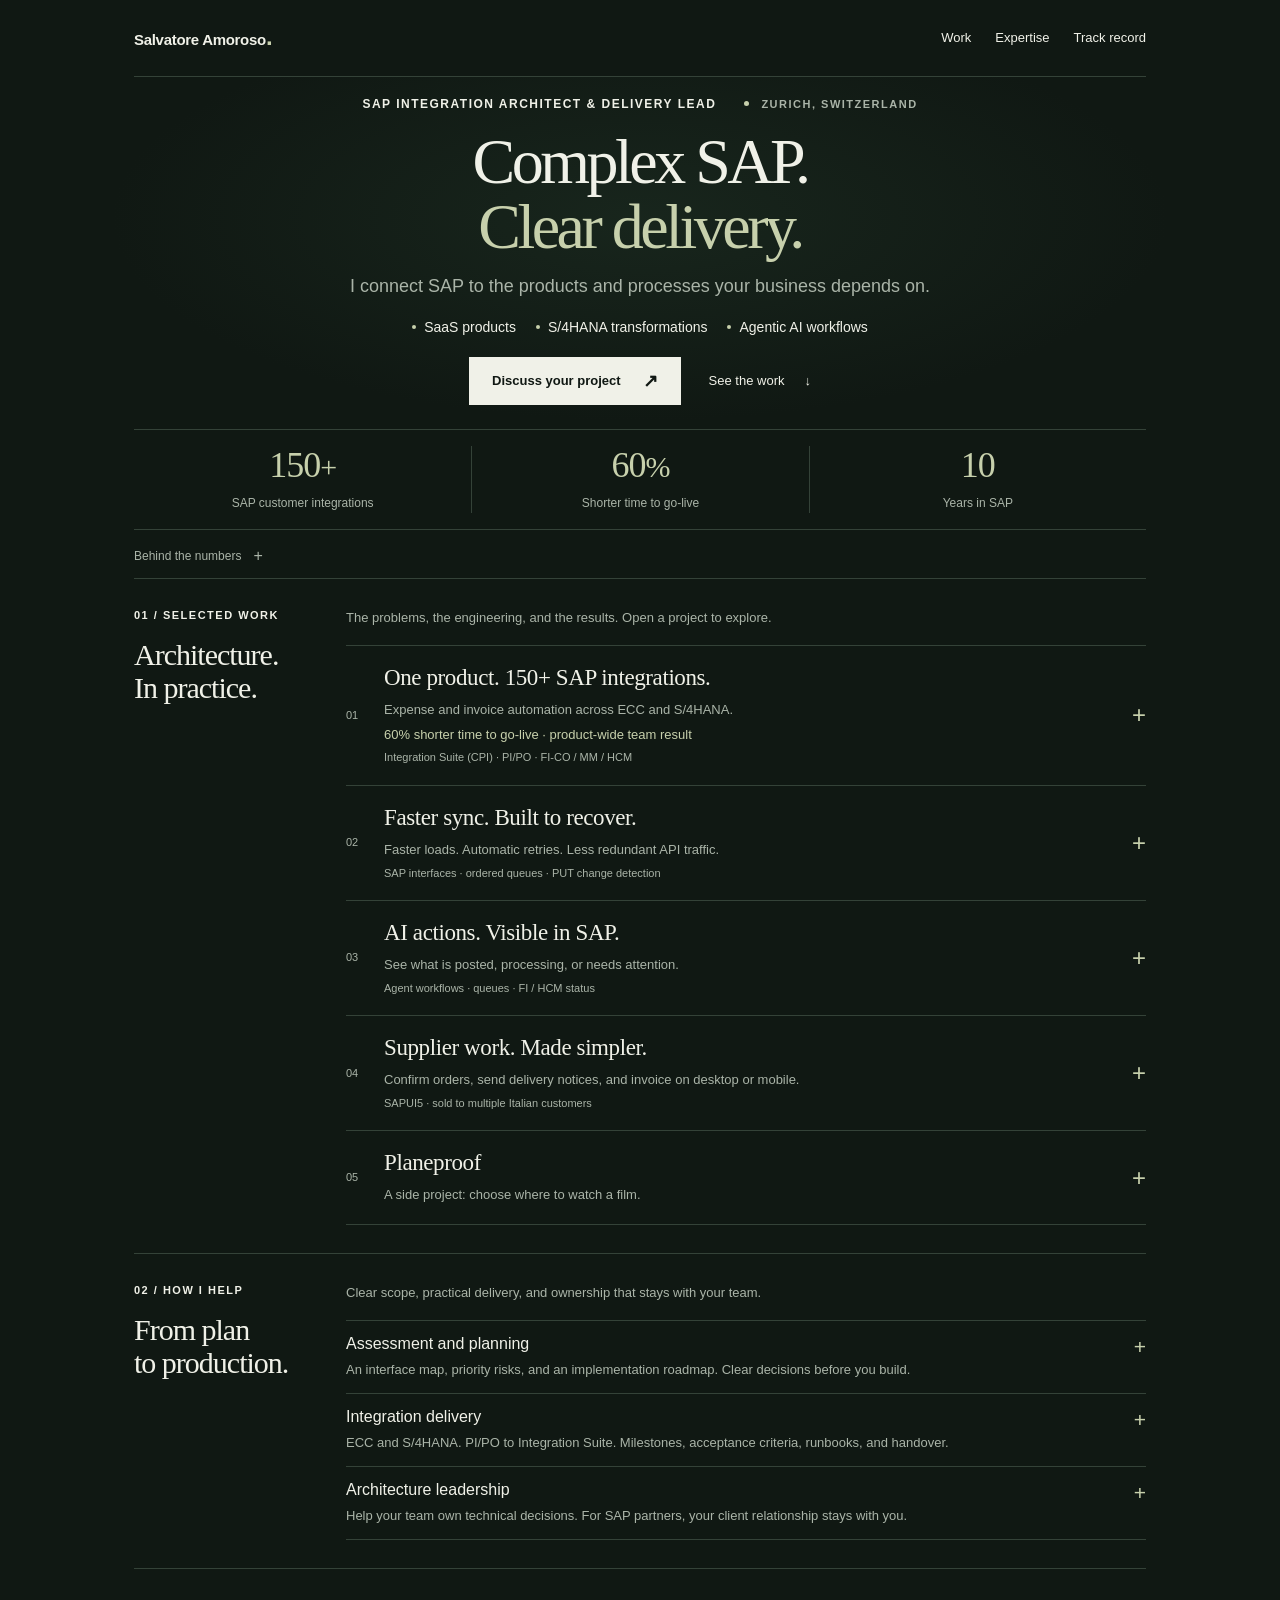
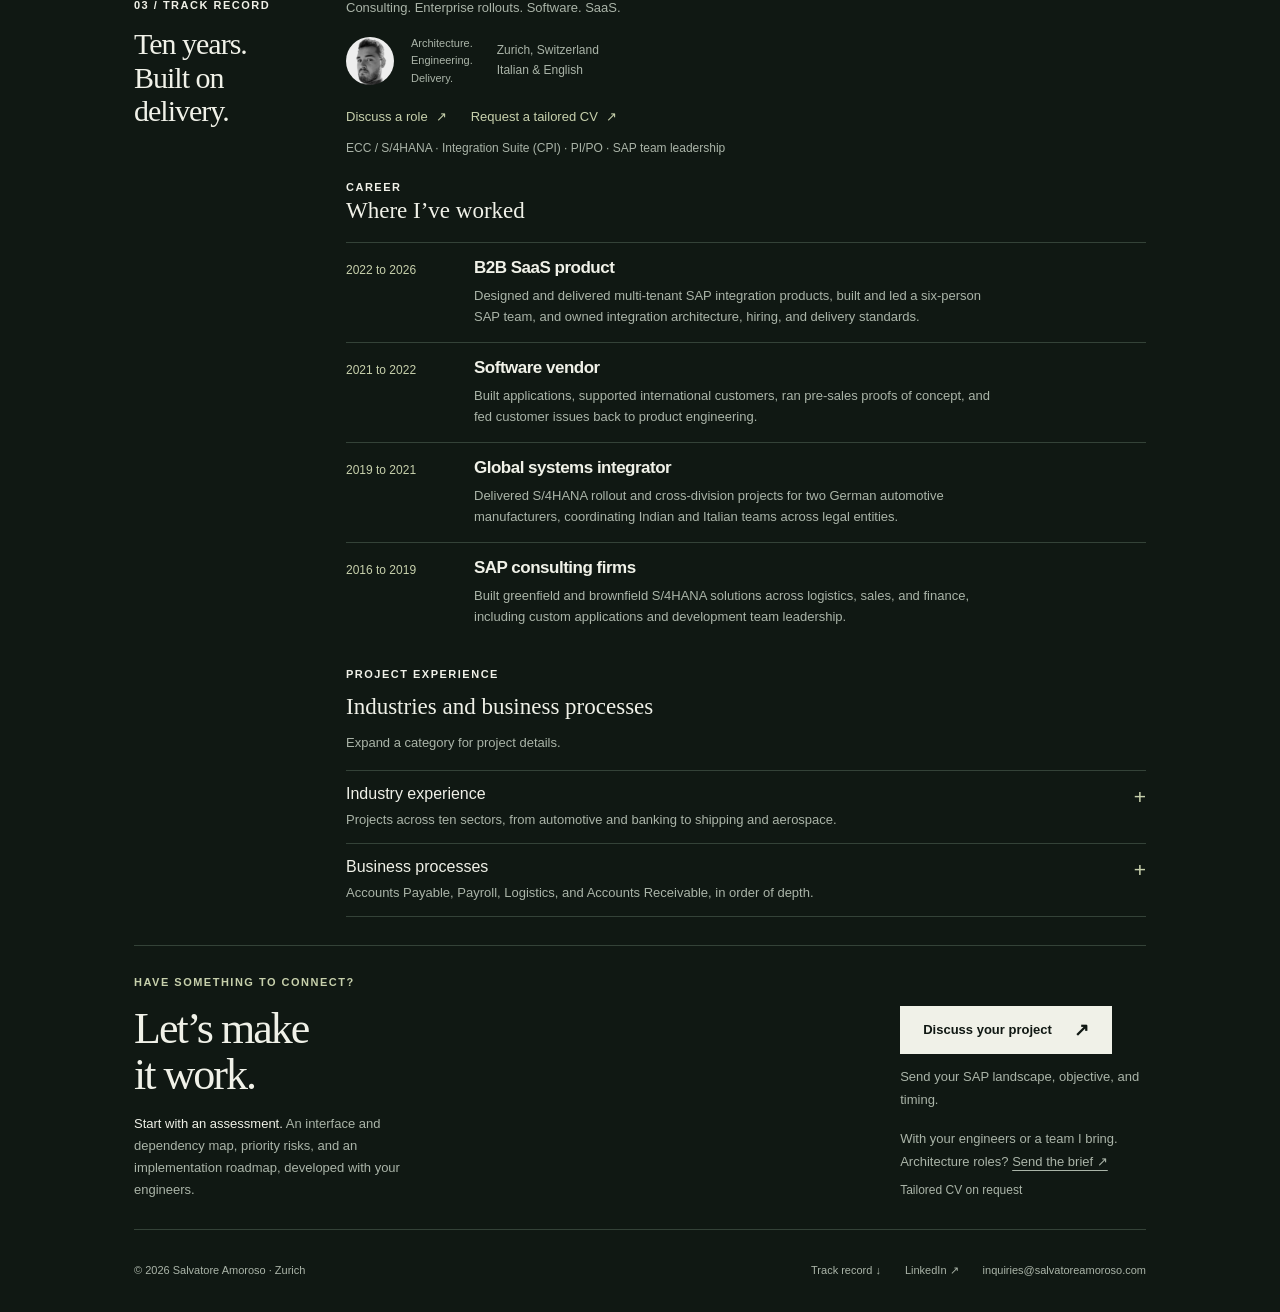
==== index.html @ 820a2f22 "Surface buyer outcomes, assessment outputs and hiring links" ====
<!doctype html>
<html lang="en-US">
<head>
<meta charset="utf-8">
<meta name="viewport" content="width=device-width, initial-scale=1">

<title>SAP integration architect and delivery lead | Salvatore Amoroso</title>
<meta name="theme-color" content="#101813">
<meta name="description" content="SAP integration architecture and delivery for SaaS products, S/4HANA transformations, and agentic AI workflows. From planning to production and handover.">
<link rel="canonical" href="https://salvatoreamoroso.com/">

<meta property="og:type" content="profile">
<meta property="og:title" content="SAP integration architect and delivery lead | Salvatore Amoroso">
<meta property="og:description" content="SAP integration architecture and delivery for SaaS products, S/4HANA transformations, and agentic AI workflows. From planning to production and handover.">
<meta property="og:url" content="https://salvatoreamoroso.com/">
<meta property="og:locale" content="en_US">
<meta name="twitter:card" content="summary_large_image">
<meta name="twitter:title" content="SAP integration architect and delivery lead | Salvatore Amoroso">
<meta name="twitter:description" content="SAP integration architecture and delivery for SaaS products, S/4HANA transformations, and agentic AI workflows. From planning to production and handover.">
<meta property="og:image" content="https://salvatoreamoroso.com/assets/social-preview.png">
<meta property="og:image:alt" content="Complex SAP. Clear delivery. Salvatore Amoroso — SAP integration architect and delivery lead.">

<link rel="icon" href="data:image/svg+xml,%3Csvg xmlns='http://www.w3.org/2000/svg' viewBox='0 0 64 64'%3E%3Crect width='64' height='64' rx='14' fill='%23b63b29'/%3E%3Ctext x='32' y='43' font-family='Helvetica,Arial,sans-serif' font-size='30' font-weight='700' fill='%23fff' text-anchor='middle'%3ESA%3C/text%3E%3C/svg%3E">
<link rel="stylesheet" href="styles.css?v=20261018-unified">
<link rel="stylesheet" href="home.css?v=20261018-unified">

<meta name="twitter:image" content="https://salvatoreamoroso.com/assets/social-preview.png">
<link rel="stylesheet" href="unified.css?v=20261018-sharper-summaries">
</head>
<body class="home">
<a class="skip" href="#main">Skip to content</a>
<div class="wrap"><header class="top">
  <a class="brand" href="#top">Salvatore Amoroso<span class="brand-dot">.</span></a>
  <nav class="nav" aria-label="Main navigation"><a href="#work">Work</a><a href="#expertise">Expertise</a><a href="#track-record">Track record</a></nav>
</header><main id="main" tabindex="-1"><span id="top" class="anchor" aria-hidden="true"></span><section class="hero" aria-labelledby="title"><div class="hero-top"><p class="eyebrow">SAP integration architect &amp; delivery lead</p><p class="eyebrow muted">Zurich, Switzerland</p></div><h1 id="title">Complex SAP.<br> <span>Clear delivery.</span></h1><div class="hero-bottom"><div><p class="intro">I connect SAP to the products and processes<br class="desktop-break"> your business depends on.</p><nav class="scope-links" aria-label="Integration focus"><a href="#product">SaaS products</a><a href="#services">S/4HANA transformations</a><a href="#expense-monitor">Agentic AI workflows</a></nav><div class="actions"><a class="button" href="mailto:inquiries@salvatoreamoroso.com?subject=SAP%20integration%20project%20inquiry">Discuss your project <span aria-hidden="true">↗</span></a><a class="text-link" href="#work">See the work <span aria-hidden="true">↓</span></a></div></div></div></section>
<section class="proof" aria-label="Track record"><div><strong>150<span>+</span></strong><p>SAP customer integrations</p></div><div><strong>60<span>%</span></strong><p>Shorter time to go-live</p></div><div><strong>10</strong><p>Years in SAP</p></div></section><details class="result-context"><summary>Behind the numbers</summary><p>The first two figures are product-wide results delivered with my SAP teams, 2022–2026. 150+ customer integrations on one multi-tenant product; 60% less time from project start to go-live versus the previous delivery approach. My contribution: architecture, principal engineering, and team leadership.</p></details>
<section class="page-section" id="work" aria-labelledby="work-title">
      <div class="section-heading"><p class="eyebrow">01 / Selected work</p><h2 id="work-title">Architecture.<br> In practice.</h2></div>
      <div class="section-content"><p class="section-intro">The problems, the engineering, and the results. Open a project to explore.</p><div class="project-list"><span class="anchor" id="product-case" aria-hidden="true"></span><details class="project" id="product">
      <summary><span class="number">01</span><h3 id="product-title">One product. 150+ SAP integrations.<span class="project-description">Expense and invoice automation across ECC and S/4HANA.<span class="project-proof">60% shorter time to go-live · product-wide team result</span><span class="project-stack">Integration Suite (CPI) · PI/PO · FI-CO / MM / HCM</span></span></h3><span class="expand-icon" aria-hidden="true"></span></summary>
      <div class="project-body"><p class="eyebrow">01 / Product architecture · 2022–2026</p><h4 class="case-title">One product, 150+ SAP customer integrations</h4><ul class="case-out">
        <li><strong>150+</strong> SAP customer integrations on one product</li>
        <li><strong>20.9% &rarr; &lt;0.1%</strong> documents needing provider intervention, including L1 support</li>
        <li><strong>60% shorter</strong> time from project start to go-live</li>
      </ul>

      <p class="case-summary">I designed and delivered a multi-tenant SAP integration product for expense and invoice automation across ECC and S/4HANA, and led two SAP teams.</p>

      <details class="service study-detail">
        <summary><span class="service-title">Delivery scope and result context</span><span class="service-overview">Architecture, my contribution, and what the figures compare.</span></summary>
        <div class="service-details case">
        <div class="case-body">
          <p>Queued, idempotent posting prevents duplicates. Master data is validated before sending, and failed documents can be corrected and reprocessed.</p>
          <p>The intervention rate compares documents processed with the old architecture against the new architecture. Intervention means any provider-side help, including L1 support; it is not a document failure rate or a measure of customer-side effort.</p>
          <p>Time-to-value compares project start to go-live under the old and new delivery approach. Developer tooling and deployment automation shortened that period by 60%.</p>
        </div>

        <dl class="case-facts">
          <div><dt>Role</dt><dd>Solution architect and principal integration engineer</dd></div>
          <div><dt>Span</dt><dd>2022 to 2026</dd></div>
          <div><dt>Targets</dt><dd>SAP ECC 6.0, S/4HANA, private cloud, public cloud</dd></div>
          <div><dt>Middleware</dt><dd>SAP Integration Suite &mdash; Cloud Integration (CPI), PI/PO, third-party platforms</dd></div>
          <div><dt>Modules</dt><dd>FI-CO, MM, HR, and HCM</dd></div>
        </dl>
        </div>
      </details>

      <p class="case-note">Product-wide results delivered with these teams. My contribution: architecture, principal engineering, SAP team leadership, and enterprise evaluations. Customer names are confidential.</p></div></details>
<details class="project" id="synchronization">
      <summary><span class="number">02</span><h3 id="synchronization-title">Faster sync. Built to recover.<span class="project-description">Faster loads. Automatic retries. Less redundant API traffic.<span class="project-stack">SAP interfaces · ordered queues · PUT change detection</span></span></h3><span class="expand-icon" aria-hidden="true"></span></summary>
      <div class="project-body"><p class="project-original-summary">Ordered queues, retries, and less redundant traffic.</p><p class="eyebrow">02 / Architecture and implementation</p><h4 class="case-title">Faster, more reliable SAP-to-SaaS synchronization</h4><p class="study-intro">A redesign of the synchronization layer between a SaaS product and its customers&rsquo; SAP systems.</p>
      <dl class="study-facts">
        <div><dt>Problem</dt><dd>Slow loads, failures without retries, missed future-dated updates, and unchanged data sent repeatedly to the SaaS API.</dd></div>
        <div><dt>My work</dt><dd>Rebuilt data access around SAP interfaces and ordered parallel queues, with retries, version handling for current and future periods, caching, and PUT change detection.</dd></div>
        <div><dt>Result</dt><dd>Faster loads, recovery after temporary failures, and less service and middleware traffic. SAP interfaces replaced direct database reads.</dd></div>
      </dl>

      <div class="study-figures">
        <figure class="study-figure">
          <ol class="study-mobile-flow" aria-label="Before synchronization flow">
            <li><strong>Read SAP database</strong><span>Direct access to HANA or non-HANA data.</span></li>
            <li><strong>Map to JSON</strong><span>No retry or version handling.</span></li>
            <li><strong>Send to SaaS API</strong><span>Every update triggers a call.</span></li>
          </ol>
          <div class="study-diagram" tabindex="0" role="region" aria-label="Before architecture diagram; scroll horizontally to explore">
            <img src="assets/case-studies/synchronization-before.svg" width="1280" height="720" decoding="async" alt="Before: a direct SAP HANA or non-HANA database read feeds JSON mapping, then sends data to an external SaaS API.">
          </div>
          <figcaption><strong>Before.</strong> Direct database reads, JSON mapping, and API delivery. <a href="assets/case-studies/synchronization-before.svg" target="_blank" rel="noopener">Open full-size before diagram</a>.</figcaption>
        </figure>
        <figure class="study-figure">
          <p class="figure-stage">After &middot; SAP interfaces and ordered queues</p>
          <ol class="study-mobile-flow" aria-label="After synchronization flow">
            <li><strong>Read through SAP interfaces</strong><span>BAPI, IDoc, output messages, BOR, and CDS views.</span></li>
            <li><strong>Process ordered queues</strong><span>Retry a failed unit in place. Hold its dependent work while independent queues continue.</span></li>
            <li><strong>Check PUT payload changes</strong><span>Compare with the last successful update. Send changed or new content; skip identical content.</span></li>
            <li><strong>Save on success</strong><span>Save the new hash after a successful PUT. On failure, retain the baseline and retry.</span></li>
          </ol>
          <div class="study-diagram" tabindex="0" role="region" aria-label="After architecture diagram; scroll horizontally to explore">
            <img src="assets/case-studies/synchronization-after.svg" width="1920" height="900" loading="lazy" decoding="async" alt="SAP interfaces feed ordered object queues. A supplier retry holds its purchase order while other queues continue. Cost-center versions arrive in order. Per-object PUT hash checks send changed content and skip unchanged updates.">
          </div>
          <figcaption><strong>After.</strong> SAP interfaces, ordered dependencies, parallel execution, and PUT change detection. <a href="assets/case-studies/synchronization-after.svg" target="_blank" rel="noopener">Open full-size after diagram</a>.</figcaption>
        </figure>
      </div>
      <p class="study-download"><a href="assets/case-studies/synchronization-comparison.svg" download>Download the before-and-after comparison (SVG)</a></p>

      <details class="service study-detail">
        <summary><span class="service-title">How synchronization works</span><span class="service-overview">Dependencies, retry behavior, and PUT change detection.</span></summary>
        <div class="service-details">
          <p>Initial and delta loads, especially for materials and invoices, were slow. Temporary errors failed entire units, future-dated versions were missed, and unchanged updates increased service load and middleware costs.</p>
          <ol class="study-steps">
            <li>BAPI, IDoc, output messages, BOR, and CDS views feed the object queues.</li>
            <li>A queue can contain multiple object types. In this example, the supplier resolves before the purchase order in the same queue.</li>
            <li>A failed unit retries in place and blocks later units in that queue. Independent queues can continue.</li>
            <li>Successive field or version changes to one object remain ordered, as shown by the cost-center example.</li>
            <li>Before a PUT, compare the object's payload hash with its last successful outbound update. Identical content skips the request and completes the unit. Changed content or a missing baseline sends the PUT.</li>
            <li>A successful PUT saves the new hash. Failure retains the previous baseline so the update remains eligible for retry. Other HTTP methods bypass this PUT-specific check.</li>
          </ol>
          <p>The diagram illustrates processing behavior. Queue allocation, retry timing, and the hash algorithm depend on the implementation.</p>
          <p>The Clean Core change shown here is replacing direct database reads with SAP interfaces. API choices and release status depend on the target SAP system.</p>
          <p>In a separate SAP integration project, parallel processing, queues, caching, and hashing delivered at least 5&times; the throughput of the previous monolithic implementation. That comparison depends on customer system capacity and allocated resources.</p>
        </div>
      </details>
      <p class="study-discover"><a class="mailto" href="mailto:inquiries@salvatoreamoroso.com?subject=SAP%20integration%20project%20inquiry">Discuss your SAP integration &rarr;</a></p></div></details>
<details class="project" id="expense-monitor">
      <summary><span class="number">03</span><h3 id="expense-monitor-title">AI actions. Visible in SAP.<span class="project-description">See what is posted, processing, or needs attention.<span class="project-stack">Agent workflows · queues · FI / HCM status</span></span></h3><span class="expand-icon" aria-hidden="true"></span></summary>
      <div class="project-body"><p class="project-original-summary">Execution logs, workflow controls, and posting status.</p><p class="eyebrow">03 / Agentic expense workflow</p><h4 class="case-title">Clear visibility into expense agent actions</h4><p class="study-intro">Supporting agentic AI transformation with SAP workflow configuration, execution tracking, and posting visibility.</p>
      <dl class="study-facts">
        <div><dt>Problem</dt><dd>The agentic SaaS worked as intended, but the customer had no clear view of the agent&rsquo;s actions or their status in SAP.</dd></div>
        <div><dt>My work</dt><dd>Built workflow configuration, execution logs, expense details, and queue and FI/HCM status views, with direct links to the related SAP records.</dd></div>
        <div><dt>Result</dt><dd>Customers can see which actions are complete, which are still processing, and which need attention.</dd></div>
      </dl>
      <figure class="study-figure">
        <a class="study-screenshot expense-preview" href="assets/case-studies/expense-agent-workflow.png?v=20261017-crop" target="_blank" rel="noopener" aria-label="Open the full agentic expense workflow application screenshot">
          <img src="assets/case-studies/expense-agent-workflow.png?v=20261017-crop" width="2559" height="1253" loading="lazy" decoding="async" alt="Full Expense Agent Monitor application with Configure Agent Workflow, Display Agent Execution Log, Display Parallel Queues, integration settings, expense details, document links, and FI/HCM posting statuses.">
        </a>
        <figcaption>Completed actions and exceptions, with separate FI/HCM posting states. <a href="assets/case-studies/expense-agent-workflow.png?v=20261017-crop" target="_blank" rel="noopener">Open the full application for workflow settings, queues, and SAP record links</a>.</figcaption>
      </figure>
      <details class="service study-detail">
        <summary><span class="service-title">Workflow configuration and execution tracking</span><span class="service-overview">Agent settings, execution logs, queues, and SAP processing outcomes.</span></summary>
        <div class="service-details">
          <ol class="study-steps">
            <li>Configure the agent workflow and its integration settings.</li>
            <li>Inspect execution logs and parallel queues to follow processing.</li>
            <li>Review expense details, separate FI/HCM posting states, and business messages.</li>
            <li>Follow the related accounting, HCM, or IDoc record to investigate the workflow's interactions with SAP.</li>
          </ol>
        </div>
      </details>
      <p class="study-discover"><a class="mailto" href="mailto:inquiries@salvatoreamoroso.com?subject=SAP%20integration%20project%20inquiry">Discuss your SAP-connected AI workflow &rarr;</a></p></div></details>
<details class="project" id="supplier-workspace">
      <summary><span class="number">04</span><h3 id="supplier-workspace-title">Supplier work. Made simpler.<span class="project-description">Confirm orders, send delivery notices, and invoice on desktop or mobile.<span class="project-stack">SAPUI5 · sold to multiple Italian customers</span></span></h3><span class="expand-icon" aria-hidden="true"></span></summary>
      <div class="project-body"><p class="project-original-summary">Orders, delivery notices, and invoices. Desktop to mobile.</p><p class="eyebrow">04 / Commercial application</p><h4 class="case-title">A simpler, responsive supplier workspace</h4><p class="study-intro">A supplier self-service app sold to multiple Italian customers in aviation, pharmaceuticals, and retail.</p>
      <p class="study-note">The screenshots show this app using sample data. Customer identities are confidential.</p>
      <dl class="study-facts">
        <div><dt>Problem</dt><dd>SAP transactions were too difficult for most end users. Customers needed a simpler, responsive interface for everyday tasks.</dd></div>
        <div><dt>My work</dt><dd>Designed and built the SAPUI5 interface for confirming purchase orders, submitting delivery notices, and invoicing.</dd></div>
        <div><dt>Result</dt><dd>End users can handle routine supplier tasks in a simpler interface on desktop or mobile.</dd></div>
      </dl>
      <figure class="study-figure">
        <a class="study-screenshot" href="assets/case-studies/supplier-purchase-order.png" target="_blank" rel="noopener" aria-label="Open full-size supplier purchase order screenshot">
          <img src="assets/case-studies/supplier-purchase-order.png" width="1440" height="950" loading="lazy" decoding="async" alt="Supplier app showing a purchase order with sample data: 100 confirmed units, 60 shipped and received units, and an accepted delivery notice in the document flow.">
        </a>
        <figcaption>Purchase-order quantities and related documents in the app, shown with sample data. <a href="assets/case-studies/supplier-purchase-order.png" target="_blank" rel="noopener">Open full-size purchase order</a>.</figcaption>
      </figure>
      <details class="service study-detail">
        <summary><span class="service-title">Supplier workflow</span><span class="service-overview">Order confirmations, delivery notices, invoices, and processing feedback.</span></summary>
        <div class="service-details">
          <ol class="study-steps">
            <li>Review and confirm an order, then submit a partial delivery notice.</li>
            <li>Prepare an invoice against quantities recorded as received by the buyer.</li>
            <li>Follow document acknowledgements and processing exceptions.</li>
          </ol>
          <figure class="study-figure">
            <a class="study-screenshot" href="assets/case-studies/supplier-invoice.png" target="_blank" rel="noopener" aria-label="Open full-size supplier invoice dialog">
              <img src="assets/case-studies/supplier-invoice.png" width="1122" height="778" loading="lazy" decoding="async" alt="Supplier app invoice dialog with sample data showing line quantities, acknowledged quantities, Save draft, and Save and submit actions.">
            </a>
            <figcaption>The invoice dialog keeps acknowledged quantities beside the quantities being submitted.</figcaption>
          </figure>
          <figure class="study-figure">
            <a class="study-screenshot" href="assets/case-studies/supplier-overview.png" target="_blank" rel="noopener" aria-label="Open full-size supplier overview screenshot">
              <img src="assets/case-studies/supplier-overview.png" width="1440" height="1100" loading="lazy" decoding="async" alt="Supplier app overview with sample data showing purchase orders, drafts, pending submissions, exceptions, and recent activity.">
            </a>
            <figcaption>The overview groups orders, drafts, pending submissions, and exceptions.</figcaption>
          </figure>
        </div>
      </details></div></details>
<details class="project" id="fun-projects">
      <summary><span class="number">05</span><h3 id="fun-projects-title">Planeproof<span class="project-description">A side project: choose where to watch a film.</span></h3><span class="expand-icon" aria-hidden="true"></span></summary>
      <div class="project-body"><p class="eyebrow">Fun project</p><h4 class="case-title">Planeproof</h4><p class="study-intro">A side project that helps you choose where to watch a film: cinema, home, or a plane.</p>
      <p class="study-discover"><a href="https://planeproof.vercel.app/" target="_blank" rel="noopener">Try Planeproof &nearr;</a></p>
      <figure class="study-figure study-detail">
        <a class="study-screenshot" href="https://planeproof.vercel.app/" target="_blank" rel="noopener" aria-label="Open the Planeproof app">
          <img src="assets/case-studies/planeproof.png" width="2730" height="1713" loading="lazy" decoding="async" alt="Planeproof homepage showing film search, cinema, home, and plane viewing categories, and trending films.">
        </a>
      </figure></div></details></div></div>
    </section>
<section class="page-section" id="expertise" aria-labelledby="expertise-title">
      <div class="section-heading"><p class="eyebrow">02 / How I help</p><h2 id="expertise-title">From plan<br> to production.</h2></div>
      <div class="section-content"><span id="engagements" class="anchor" aria-hidden="true"></span><span id="services" class="anchor" aria-hidden="true"></span><p class="section-intro">Clear scope, practical delivery, and ownership that stays with your team.</p><div class="services">
        <details class="service">
          <summary>
            <span class="service-title">Assessment and planning</span>
            <span class="service-overview">An interface map, priority risks, and an implementation roadmap. Clear decisions before you build.</span>
          </summary>
          <div class="service-details"><p>Review your current landscape or plan a new integration together, with clear priorities and next steps.</p><p class="service-introduction"><strong>Make the plan.</strong> Assess the landscape. Set the architecture and priorities.</p>
            <ul>
              <li>Interface and dependency map, priority risks, and open technical decisions</li>
              <li>Target architecture and implementation roadmap, developed with your engineers</li>
              <li>Finance, payroll, CRM, e-invoicing, digital signatures, and self-service</li>
              <li>PI/PO, Integration Suite, MuleSoft, and Lobster; IDoc, EDI, SOAP, REST, and OData</li>
            </ul>
            <p>No software resale, commissions, or referral fees. I disclose product ties before we start. If you want an independent assessment, I will not bid on the implementation I recommend.</p>
          </div>
        </details>

        <details class="service">
          <summary>
            <span class="service-title">Integration delivery</span>
            <span class="service-overview">ECC and S/4HANA. PI/PO to Integration Suite. Milestones, acceptance criteria, runbooks, and handover.</span>
          </summary>
          <div class="service-details"><p>Build new interfaces, improve reliability, or adapt PI/PO integrations for SAP Integration Suite.</p><p class="service-introduction"><strong>Build it to run.</strong> Deliver reliable interfaces, from implementation to handover.</p>
            <ul>
              <li>Connect SaaS products and enterprise systems to ECC and S/4HANA, on-premise or in private and public cloud</li>
              <li>Multi-tenant integration products and interface guidance for SaaS partners</li>
              <li>Assess and adapt PI/PO interfaces for SAP Integration Suite &mdash; Cloud Integration (CPI) on SAP BTP</li>
              <li>Connect agentic AI workflows to SAP, with execution logs and posting visibility</li>
              <li>Queued posting, master-data validation, reprocessing, and production checks</li>
              <li>Agreed milestones, acceptance criteria, and dependencies; runbooks and handover to the operating team</li>
            </ul>
          </div>
        </details>

        <details class="service">
          <summary>
            <span class="service-title">Architecture leadership</span>
            <span class="service-overview">Help your team own technical decisions. For SAP partners, your client relationship stays with you.</span>
          </summary>
          <div class="service-details"><p class="service-introduction"><strong>Lead the delivery.</strong> Guide technical decisions and help your team own the result.</p>
            <ul>
              <li>Ongoing or fractional support alongside your team or SAP partner</li>
              <li>Design reviews, iFlow standards, error handling, monitoring, and failure analysis</li>
              <li>Enterprise technical evaluations, SAP team hiring, interviews, and onboarding</li>
              <li>Architecture decision records, runbooks, and recovery procedures</li>
              <li>For SAP partners, integration workstream leadership with the client relationship staying with you</li>
            </ul>
            <p>We agree on the handover and exit point together, with ownership staying in your organization.</p>
          </div>
        </details>
      </div></div>
    </section>
<section class="page-section" id="track-record" aria-labelledby="track-record-title">
      <div class="section-heading"><p class="eyebrow">03 / Track record</p><h2 id="track-record-title">Ten years.<br> Built on delivery.</h2></div>
      <div class="section-content"><p class="section-intro">Consulting. Enterprise rollouts. Software. SaaS.</p><div class="career-heading"><div class="profile track-profile"><img src="assets/portrait.jpg" width="72" height="72" alt="Salvatore Amoroso"><p>Architecture.<br> Engineering.<br> Delivery.</p></div><p class="career-facts">Zurich, Switzerland<br>Italian &amp; English</p></div>
      <nav class="career-links" aria-label="Roles and CV"><a href="mailto:inquiries@salvatoreamoroso.com?subject=SAP%20architecture%20role%20inquiry">Discuss a role <span aria-hidden="true">↗</span></a><a href="mailto:inquiries@salvatoreamoroso.com?subject=Tailored%20CV%20request">Request a tailored CV <span aria-hidden="true">↗</span></a></nav>
      <p class="career-stack">ECC / S/4HANA · Integration Suite (CPI) · PI/PO · SAP team leadership</p><p class="eyebrow">Career</p><h3 class="subheading">Where I&rsquo;ve worked</h3><div class="vantage"><article class="vp">
          <p class="when">2022 to 2026</p>
          <h3>B2B SaaS product</h3>
          <p class="txt">Designed and delivered multi-tenant SAP integration products, built and led a six-person SAP team, and owned integration architecture, hiring, and delivery standards.</p>
        </article>
<article class="vp">
          <p class="when">2021 to 2022</p>
          <h3>Software vendor</h3>
          <p class="txt">Built applications, supported international customers, ran pre-sales proofs of concept, and fed customer issues back to product engineering.</p>
        </article>
<article class="vp">
          <p class="when">2019 to 2021</p>
          <h3>Global systems integrator</h3>
          <p class="txt">Delivered S/4HANA rollout and cross-division projects for two German automotive manufacturers, coordinating Indian and Italian teams across legal entities.</p>
        </article>
<article class="vp">
          <p class="when">2016 to 2019</p>
          <h3>SAP consulting firms</h3>
          <p class="txt">Built greenfield and brownfield S/4HANA solutions across logistics, sales, and finance, including custom applications and development team leadership.</p>
        </article></div><div class="experience"><p class="eyebrow">Project experience</p><h3 class="subheading">Industries and business processes</h3><p class="section-intro">Expand a category for project details.</p><div class="services">
        <details class="service">
          <summary>
            <span class="service-title">Industry experience</span>
            <span class="service-overview">Projects across ten sectors, from automotive and banking to shipping and aerospace.</span>
          </summary>
          <div class="service-details">
            <dl class="inds">
              <div class="ind">
                <dt>Automotive</dt>
                <dd>S/4HANA rollout in India and type-approval systems across EU and non-EU entities for two German automotive manufacturers.</dd>
              </div>
              <div class="ind">
                <dt>Banking</dt>
                <dd>SAP integrations for a European retail banking group.</dd>
              </div>
              <div class="ind">
                <dt>Shipping and logistics</dt>
                <dd>SAP integrations for a global container shipping and logistics operator.</dd>
              </div>
              <div class="ind">
                <dt>Utilities</dt>
                <dd>Custom logistics, sales, and finance implementation.</dd>
              </div>
              <div class="ind">
                <dt>Pharmaceutical</dt>
                <dd>SAPUI5 application for customer data, with REST/OData services and approval workflows.</dd>
              </div>
              <div class="ind">
                <dt>Pulp and paper</dt>
                <dd>Greenfield S/4HANA development for logistics, sales, and finance.</dd>
              </div>
              <div class="ind">
                <dt>Fashion and retail</dt>
                <dd>Development team leadership, system enhancements, and S/4HANA support on an international project.</dd>
              </div>
              <div class="ind">
                <dt>Online marketplace</dt>
                <dd>SOAP and REST services in a greenfield S/4HANA environment.</dd>
              </div>
              <div class="ind">
                <dt>Aerospace</dt>
                <dd>IDoc development, digital signatures, and e-invoicing.</dd>
              </div>
              <div class="ind">
                <dt>Food and services</dt>
                <dd>S/4HANA support and operational enhancements.</dd>
              </div>
            </dl>
          </div>
        </details>

        <details class="service">
          <summary>
            <span class="service-title">Business processes</span>
            <span class="service-overview">Accounts Payable, Payroll, Logistics, and Accounts Receivable, in order of depth.</span>
          </summary>
          <div class="service-details">
            <ol class="domains">
              <li class="dom">
                <span class="rank">01</span>
                <h3>Accounts Payable</h3>
                <span class="mods">FI-CO</span>
                <p>Invoice posting and validation, e-invoicing, digital signatures, approvals, and vendor self-service.</p>
              </li>
              <li class="dom">
                <span class="rank">02</span>
                <h3>Payroll</h3>
                <span class="mods">HCM</span>
                <p>Data replication and cost assignment with external payroll providers, plus employee self-service.</p>
              </li>
              <li class="dom">
                <span class="rank">03</span>
                <h3>Logistics</h3>
                <span class="mods">MM &middot; WM &middot; SD</span>
                <p>Materials, warehouse, and sales flows, including IDoc exchange with external systems.</p>
              </li>
              <li class="dom">
                <span class="rank">04</span>
                <h3>Accounts Receivable</h3>
                <span class="mods">FI-CO</span>
                <p>Customer master data, billing, receivables posting, and reconciliation.</p>
              </li>
            </ol>
          </div>
        </details>
      </div></div></div>
    </section>
<section class="contact" id="contact" aria-labelledby="contact-title"><p class="eyebrow">Have something to connect?</p><div class="contact-grid"><div class="contact-opening"><h2 id="contact-title">Let’s make<br> it work.</h2><p class="contact-start"><strong>Start with an assessment.</strong> An interface and dependency map, priority risks, and an implementation roadmap, developed with your engineers.</p></div><div><a class="button" href="mailto:inquiries@salvatoreamoroso.com?subject=SAP%20integration%20project%20inquiry">Discuss your project <span aria-hidden="true">↗</span></a><p class="contact-prompt">Send your SAP landscape, objective, and timing.</p><p class="contact-line">With your engineers or a team I bring.<br> Architecture roles? <a href="mailto:inquiries@salvatoreamoroso.com?subject=SAP%20architecture%20role%20inquiry">Send the brief ↗</a></p><p class="cv-note muted">Tailored CV on request</p></div></div></section></main><footer class="foot">
  <span>© <span class="yr">2026</span> Salvatore Amoroso · Zurich</span>
  <nav aria-label="Elsewhere"><a href="#track-record">Track record ↓</a><a href="https://www.linkedin.com/in/salvatore-amoroso-640279159/">LinkedIn ↗</a><a href="mailto:inquiries@salvatoreamoroso.com">inquiries@salvatoreamoroso.com</a></nav>
</footer></div><script type="application/ld+json">
{
  "@context": "https://schema.org",
  "@type": "Person",
  "name": "Salvatore Amoroso",
  "jobTitle": ["SAP integration architect", "SAP solution architect", "Delivery lead"],
  "description": "SAP integration architecture and delivery for SaaS products, S/4HANA transformations, and agentic AI workflows. From planning to production and handover.",
  "url": "https://salvatoreamoroso.com/",
  "sameAs": ["https://www.linkedin.com/in/salvatore-amoroso-640279159/"],
  "address": { "@type": "PostalAddress", "addressLocality": "Zurich", "addressCountry": "CH" },
  "knowsLanguage": ["Italian", "English"],
  "knowsAbout": [
    "SAP integration", "SAP S/4HANA", "SAP BTP", "SAP Integration Suite",
    "Accounts Payable", "Payroll", "Logistics", "Accounts Receivable",
    "ABAP", "SAPUI5", "SAP Fiori", "OData", "IDoc",
    "Node.js", "TypeScript", "Python", "Google Cloud Platform",
    "Enterprise application integration", "B2B SaaS", "Solution architecture"
  ]
}
</script><script src="site.js" defer></script></body></html>
---- styles.css ----
*{box-sizing:border-box}html{scroll-padding-top:28px}body{margin:0;-webkit-font-smoothing:antialiased}body,input,button{font-family:Arial,Helvetica,sans-serif}h1,h2,h3,p,figure{margin:0}a{color:inherit;text-decoration:none}img{max-width:100%;display:block}button,a,summary{-webkit-tap-highlight-color:transparent}button{font:inherit}button,summary{cursor:pointer}::selection{background:var(--accent);color:var(--bg)}:focus-visible{outline:2px solid var(--accent);outline-offset:6px}.skip{position:absolute;left:16px;top:-100px;padding:12px 18px;background:var(--ink);color:var(--bg);z-index:10}.skip:focus{top:12px}.wrap{max-width:1100px;margin:auto;padding-inline:44px}.top{display:flex;align-items:center;justify-content:space-between;gap:24px;padding-block:16px;border-bottom:1px solid var(--line)}.brand{font-size:15px;font-weight:700;letter-spacing:-.3px}.nav{display:flex;align-items:center;gap:30px;font-size:13px}.nav a{padding-block:13px}.nav a:hover,.text-link:hover{text-decoration:underline;text-underline-offset:5px}.eyebrow{font-size:11px;line-height:1.5;letter-spacing:1.5px;text-transform:uppercase;font-weight:600}.muted{color:var(--muted)}.button{display:inline-flex;align-items:center;justify-content:space-between;gap:22px;min-height:44px;padding:11px 18px;background:var(--ink);color:var(--bg);font-size:13px;font-weight:600;border:1px solid transparent;transition:background .18s,color .18s}.button:hover{background:var(--accent);color:var(--on-accent)}.button span{font-size:18px;line-height:1}.text-link{display:inline-flex;align-items:center;gap:20px;min-height:44px;font-size:13px}.actions{display:flex;align-items:center;flex-wrap:wrap;gap:16px 30px}.section-label{display:flex;justify-content:space-between;align-items:baseline;gap:20px}.foot{padding-block:24px;border-top:1px solid var(--line);display:flex;justify-content:space-between;align-items:center;gap:14px;font-size:11px;color:var(--muted)}.foot a{display:inline-block;padding-block:10px}.foot nav{display:flex;flex-wrap:wrap;gap:0 24px;max-width:100%}details>summary{list-style:none}details>summary::-webkit-details-marker{display:none}.result-context{font-size:12px;line-height:1.7;color:var(--muted)}.result-context summary{display:inline-flex;align-items:center;gap:12px;min-height:44px}.result-context summary:after{content:'+';font-size:16px}.result-context[open] summary:after{content:'−'}.result-context p{max-width:760px;padding-bottom:18px}.project-row{display:grid;align-items:center;grid-template-columns:50px 1fr 180px 28px;gap:18px;padding-block:18px;border-top:1px solid var(--line)}.project-row:last-child{border-bottom:1px solid var(--line)}.project-row h3{font-size:18px;line-height:1.25;letter-spacing:-.6px;font-weight:500}.project-row p{font-size:13px;line-height:1.6;color:var(--muted);margin-top:7px}.project-row .project-type{font-size:11px;color:var(--muted)}.project-row .arrow{font-size:20px;transition:transform .18s}.project-row:hover .arrow{transform:translate(3px,-3px)}.project-row:hover h3{color:var(--accent)}.number{font-size:11px;color:var(--muted);font-variant-numeric:tabular-nums}.mini-services{display:grid;grid-template-columns:repeat(3,1fr);gap:28px}.mini-services h3{font-size:16px;font-weight:500;margin-bottom:12px}.mini-services p{font-size:13px;line-height:1.7;color:var(--muted)}.mini-services .number{display:block;margin-bottom:14px}.contact-line{font-size:13px;line-height:1.8;color:var(--muted)}
@media(max-width:800px){.wrap{padding-inline:28px}.nav{gap:21px}.project-row{grid-template-columns:30px 1fr 22px;gap:12px}.project-type{display:none}.mini-services{gap:24px}.foot{flex-wrap:wrap}.project-row h3{font-size:17px}}
@media(max-width:520px){.wrap{padding-inline:22px}.top{padding-block:16px;gap:12px}.brand{font-size:13px}.nav{gap:15px;font-size:12px}.nav .secondary{display:none}.eyebrow{font-size:10px;letter-spacing:1.2px}.button{min-height:44px;padding-inline:18px}.mini-services{grid-template-columns:1fr;gap:24px}.mini-services article{display:grid;grid-template-columns:22px minmax(0,1fr);gap:0 14px}.mini-services .number{grid-row:span 2;margin:3px 0 0}.mini-services h3{margin-bottom:7px}.section-label{gap:12px}.foot{font-size:10px;padding-bottom:24px}.foot nav{gap:0 18px}.project-row{grid-template-columns:22px minmax(0,1fr) 22px;gap:14px;padding-block:16px}.project-row h3{font-size:17px}.project-row p{font-size:12px}.result-context{font-size:11px}}
.foot{padding-bottom:24px}.sample-label{display:block;margin-bottom:9px;font-size:10px;color:var(--muted)}
@media(prefers-reduced-motion:reduce){html{scroll-behavior:auto}*,*:before,*:after{transition:none!important;animation:none!important}}

:root{--bg:#101813;--ink:#f0f1e8;--muted:#aab4a8;--line:#344238;--accent:#c7d0ac;--on-accent:#101813}body{background:var(--bg);color:var(--ink)}.brand-dot{color:var(--accent);font-size:24px}.hero{padding-block:18px}.hero-top{display:flex;justify-content:space-between;gap:20px}.hero h1{font-size:clamp(44px,5vw,64px);font-weight:500;line-height:1.04;letter-spacing:-3px;margin-top:16px}.hero h1 span{color:var(--accent)}.hero-bottom{display:flex;justify-content:space-between;align-items:flex-end;margin-top:16px;gap:25px}.intro{font-size:16px;line-height:1.6;letter-spacing:-.2px;margin-bottom:12px}.profile{display:flex;align-items:center;gap:17px;padding-bottom:8px}.profile img{width:56px;height:56px;border-radius:50%;object-fit:cover}.profile p{font-size:11px;line-height:1.6;color:var(--muted)}.proof{display:grid;grid-template-columns:repeat(3,1fr);border-block:1px solid var(--line);padding:12px 0}.proof>div+div{padding-left:38px;border-left:1px solid var(--line)}.proof strong{font-size:32px;line-height:1.1;letter-spacing:-1px;font-weight:500}.proof strong span{font-size:23px}.proof p{font-size:12px;color:var(--muted);margin-top:4px}.result-context{padding-top:2px}.work{padding-block:8px 34px}.project-list{margin-top:6px}.expertise{padding-top:7px;padding-bottom:34px}.mini-services{margin-top:20px}.contact{border-top:1px solid var(--line);padding-block:28px 34px}.contact .eyebrow{color:var(--accent)}.contact-grid{display:grid;grid-template-columns:1fr 1fr;align-items:end;gap:30px;margin-top:18px}.contact h2{font-size:38px;font-weight:500;letter-spacing:-1.4px;line-height:1.08}.contact .contact-line{margin-top:18px}.contact-line a{text-decoration:underline;text-underline-offset:4px}

@media(max-width:800px){.hero h1{font-size:52px;letter-spacing:-2px}.hero-top>.muted{font-size:9px}.profile{display:none}.proof>div+div{padding-left:20px}.contact h2{font-size:34px}.hero{padding-top:18px}}
@media(max-width:520px){.hero{padding-block:14px 16px}.hero-top{display:block}.hero-top>.muted{margin-top:9px;font-size:10px}.hero h1{font-size:clamp(34px,10vw,42px);letter-spacing:-1.6px;margin-top:12px;line-height:1.08}.hero-bottom{margin-top:12px}.intro{font-size:15px;line-height:1.6}.desktop-break{display:none}.actions{gap:8px 20px}.proof{padding-block:11px;gap:12px}.proof>div+div{padding-left:13px}.proof strong{font-size:28px;letter-spacing:-.7px}.proof strong span{font-size:20px}.proof p{font-size:10px;line-height:1.5;max-width:90px}.work{padding-block:8px 28px}.section-label>.text-link{font-size:11px;gap:7px}.project-list{margin-top:6px}.project-row h3{max-width:240px}.expertise{padding-bottom:28px}.mini-services{margin-top:20px}.contact{padding-block:24px 28px}.contact-grid{grid-template-columns:1fr;gap:20px;margin-top:16px}.contact h2{font-size:34px}.contact h2 br{display:none}.contact .contact-line{font-size:12px}}


@media (min-width: 1000px) {
  .hero { display: grid; grid-template-columns: minmax(0, 1fr) minmax(0, 1fr); align-items: center; gap: 14px 32px; }
  .hero-top { grid-column: 1 / -1; }
  .hero h1 { margin-top: 0; }
  .hero-bottom { margin-top: 0; align-items: center; gap: 20px; }
  .hero-bottom > div:first-child { flex: 1; min-width: 0; }
  .hero .profile { padding-bottom: 0; }
  .hero .profile img { width: 48px; height: 48px; }
  .hero .profile p { display: none; }
}

/* Shared rules for the full case studies, career history, and error page. */
:root { color-scheme: dark; }
html { -webkit-text-size-adjust: 100%; }
body { line-height: 1.6; }
h2 { font-size: 30px; font-weight: 500; line-height: 1.12; letter-spacing: -1.7px; }
ul, ol, dl, dd { margin: 0; }
#main:focus { outline: none; }
.brand { white-space: nowrap; }
.brand-dot { line-height: 1; }
.nav [aria-current] { text-decoration: underline; text-underline-offset: 5px; }
.button { line-height: 1.4; }
.anchor { display: block; scroll-margin-top: 28px; }
.scope-link { margin-top: 18px; font-size: 12px; color: var(--muted); }
.expertise { padding-bottom: 34px; }
.contact-line a { text-decoration: underline; text-underline-offset: 4px; }
.foot a:hover { text-decoration: underline; text-underline-offset: 5px; }
.pagehead { padding-block: 18px 16px; }
.pagehead .lead { margin-top: 12px; }
.pagehead h1, .error-page h1 { margin-top: 18px; font-size: clamp(36px, 4vw, 48px); font-weight: 500; line-height: 1.08; letter-spacing: -1.8px; }
.pagehead h1 { margin-top: 12px; }
.lead { margin-top: 17px; max-width: 62ch; color: var(--muted); font-size: 16px; line-height: 1.7; }
.pagehead .text-link { margin-top: 4px; color: var(--muted); }
.pagehead .hiring-contact { grid-column: 2; display: flex; flex-wrap: wrap; align-items: center; gap: 0 16px; font-size: 13px; }
.study-links { display: flex; flex-wrap: wrap; gap: 0 20px; }
.study-links a { display: inline-block; min-height: 44px; padding-block: 12px; font-size: 12px; color: var(--muted); text-decoration: underline; text-underline-offset: 5px; }
.study-links a:hover { color: var(--accent); }
.study-contents { margin-top: 8px; }
.detail-main > section:not(#contact), .study { padding-block: 20px; border-top: 1px solid var(--line); }
.detail-main > section:first-child:not(#contact), .study:first-child { border-top: 0; padding-top: 10px; }
.detail-main h2 { max-width: 32ch; }
.detail-main .eyebrow + h2 { margin-top: 10px; }
.sub, .study-intro, .case-summary { max-width: 75ch; margin-top: 10px; font-size: 15px; line-height: 1.65; color: var(--muted); }
.sub { margin-bottom: 16px; }
.services { margin-top: 12px; }
.service { border-top: 1px solid var(--line); }
.service:last-child { border-bottom: 1px solid var(--line); }
.service > summary { position: relative; padding: 12px 36px 12px 0; }
.service > summary::after { content: '+'; position: absolute; right: 0; top: 9px; font-size: 21px; color: var(--accent); }
.service[open] > summary::after { content: '−'; }
.service-title { display: block; font-size: 16px; font-weight: 500; line-height: 1.4; }
.service-overview { display: block; margin-top: 4px; font-size: 13px; line-height: 1.65; color: var(--muted); }
.service-details { padding-block: 14px; border-top: 1px solid var(--line); color: var(--muted); font-size: 14px; line-height: 1.65; }
.service-details > ul, .study-steps { display: grid; gap: 7px; padding-left: 21px; }
.service-details > p + p, .service-details > ul + p, .service-details > ol + p, .service-details > p + ol { margin-top: 12px; }
.study-detail { margin-top: 16px; }
.case-out { display: grid; grid-template-columns: repeat(3, 1fr); gap: 20px; margin-block: 14px; padding: 12px 0; border-block: 1px solid var(--line); list-style: none; }
.case-out li { font-size: 13px; line-height: 1.7; color: var(--muted); }
.case-out strong { display: block; margin-bottom: 4px; color: var(--accent); font-size: 23px; font-weight: 500; line-height: 1.2; letter-spacing: -1px; }
.case { display: grid; grid-template-columns: 1.1fr 1fr; gap: 24px; }
.case-body { display: grid; align-content: start; gap: 12px; }
.case-facts > div { padding-block: 7px; border-bottom: 1px solid var(--line); }
.case-facts > div:first-child { padding-top: 0; }
.case-facts dt, .study-facts dt { margin-bottom: 6px; color: var(--accent); font-size: 11px; letter-spacing: 1px; text-transform: uppercase; }
.case-facts dd { font-size: 13px; }
.case-note, .study-note { max-width: 85ch; margin-top: 16px; padding-left: 15px; border-left: 2px solid var(--accent); font-size: 13px; line-height: 1.7; color: var(--muted); }
.study-facts { display: grid; grid-template-columns: repeat(3, 1fr); gap: 20px; padding-block: 12px; margin-block: 14px; border-block: 1px solid var(--line); }
.study-facts dd { font-size: 14px; line-height: 1.65; color: var(--muted); }
.study-figures { display: grid; gap: 20px; }
.study-figure { min-width: 0; }
.study-figure figcaption { margin-top: 9px; font-size: 12px; line-height: 1.8; color: var(--muted); }
.study-figure figcaption a, .study-download a { color: var(--accent); text-decoration: underline; text-underline-offset: 4px; }
.figure-stage { margin-bottom: 11px; font-size: 12px; color: var(--accent); }
.study-diagram { overflow-x: auto; background: #0e181a; border-radius: 3px; }
.study-diagram img { width: 100%; height: auto; }
.study-mobile-flow { display: none; }
.study-screenshot { display: block; overflow: hidden; border: 1px solid var(--line); border-radius: 3px; }
.study-screenshot img { width: 100%; height: auto; }
.study-download, .study-discover { margin-top: 14px; font-size: 13px; }
.study-discover a { display: inline-block; padding-block: 12px; color: var(--accent); text-decoration: underline; text-underline-offset: 4px; }
.study-detail .study-figure { margin-top: 16px; }
.vantage { margin-top: 12px; }
.vp { display: grid; grid-template-columns: 210px 1fr; gap: 6px 24px; padding-block: 14px; border-top: 1px solid var(--line); }
.vp .when { grid-row: span 2; padding-top: 4px; font-size: 12px; color: var(--accent); }
.vp h3 { font-size: 20px; line-height: 1.3; letter-spacing: -.5px; }
.vp .txt { max-width: 74ch; font-size: 14px; line-height: 1.65; color: var(--muted); }
.inds { padding: 0; }
.ind { display: grid; grid-template-columns: 190px 1fr; gap: 20px; padding-block: 10px; border-bottom: 1px solid var(--line); }
.ind:last-child { border-bottom: 0; }
.ind dt { color: var(--ink); }
.domains { padding: 0; list-style: none; }
.dom { display: grid; grid-template-columns: 28px 1fr auto; gap: 6px 16px; padding-block: 12px; border-bottom: 1px solid var(--line); }
.dom:last-child { border-bottom: 0; }
.dom .rank, .dom .mods { font-size: 11px; color: var(--accent); }
.dom h3 { color: var(--ink); font-size: 16px; line-height: 1.5; }
.dom p { grid-column: 2 / -1; font-size: 14px; }
.error-page { padding-block: 42px 55px; }
.error-page .actions { margin-top: 30px; }

@media (min-width: 1000px) {
  .pagehead > .wrap { display: grid; grid-template-columns: minmax(0, 1fr) minmax(0, 1fr); align-items: center; gap: 10px 32px; }
  .pagehead .eyebrow { grid-column: 1 / -1; }
  .pagehead h1 { grid-column: 1; grid-row: 2 / span 2; margin-top: 0; }
  .pagehead .lead { grid-column: 2; margin-top: 0; }
  .pagehead .study-contents, .pagehead .text-link { grid-column: 2; margin-top: 0; }
}

@media (max-width: 900px) {
  .study-diagram { display: none; }
  .study-mobile-flow { display: grid; gap: 10px; padding-left: 23px; list-style: decimal; }
  .study-mobile-flow li { padding: 10px 12px; border-left: 1px solid var(--line); }
  .study-mobile-flow strong { display: block; font-size: 14px; color: var(--accent); }
  .study-mobile-flow span { display: block; margin-top: 4px; font-size: 13px; line-height: 1.7; color: var(--muted); }
  .case { grid-template-columns: 1fr; gap: 18px; }
  .study-facts { grid-template-columns: 1fr; gap: 14px; }
}
@media (max-width: 800px) {
  .vp { grid-template-columns: 170px 1fr; gap: 6px 20px; }
  .case-out { gap: 20px; }
  .case-out strong { font-size: 24px; }
  .ind { grid-template-columns: 150px 1fr; }
}
@media (max-width: 46rem) {
  .expense-preview { height: 20rem; background: #1d252c; }
  /* shortcut: crop targets this screenshot's FI/HCM columns; update if the screenshot changes. */
  .expense-preview img { position: relative; width: 160rem; max-width: none; left: calc(50% - 88rem); top: -39rem; }
}
@media (max-width: 520px) {
  .brand { font-size: 13px; }
  .proof p { font-size: 11px; }
  .result-context { font-size: 12px; }
  .expertise { padding-bottom: 28px; }
  .foot { padding-block: 20px; font-size: 11px; }
  .pagehead { padding-block: 14px 16px; }
  .pagehead .lead { margin-top: 10px; }
  .pagehead h1, .error-page h1 { font-size: clamp(32px, 9vw, 38px); letter-spacing: -1.2px; }
  .lead { margin-top: 16px; font-size: 15px; }
  .pagehead .text-link { font-size: 12px; }
  h2 { font-size: 25px; letter-spacing: -1px; }
  .detail-main > section:not(#contact), .study { padding-block: 18px; }
  .study-links { gap: 0 20px; }
  .study-links a { font-size: 12px; }
  .study-intro, .case-summary, .sub { font-size: 14px; }
  .case-out { grid-template-columns: 1fr; gap: 14px; padding-block: 12px; }
  .case-out strong { font-size: 24px; }
  .service-title { font-size: 15px; }
  .service-overview { font-size: 12px; }
  .service-details, .study-facts dd { font-size: 13px; }
  .vp { grid-template-columns: 1fr; gap: 6px; padding-block: 14px; }
  .vp .when { grid-row: auto; padding: 0; font-size: 11px; }
  .vp h3 { font-size: 18px; }
  .vp .txt { font-size: 13px; }
  .ind { grid-template-columns: 1fr; gap: 7px; }
  .dom { grid-template-columns: 22px minmax(0, 1fr); gap: 7px 14px; }
  .dom .mods { grid-column: 2; }
  .dom p { font-size: 13px; }
  .error-page { padding-block: 32px 42px; }
}

/* Shared dark editorial typography for the supporting pages. */
.pagehead h1, .error-page h1, .detail-main h2, .contact h2 { font-family: Georgia, "Times New Roman", serif; font-weight: 400; letter-spacing: -1px; }
---- home.css ----
/* Homepage layout; shared content pages use the same palette in styles.css. */
html { scroll-padding-top: 104px; }
.home > .wrap { max-width: 1280px; padding-inline: 48px; }
.home .top { position: sticky; top: 0; z-index: 5; padding-block: 20px; background: var(--bg); }
.home .brand { font-family: Georgia, 'Times New Roman', serif; font-size: 21px; font-weight: 400; letter-spacing: -.6px; }
.home .brand-dot { font-size: inherit; }
.home .nav { gap: 28px; font-size: 13px; }
.home .nav-contact { min-height: 44px; padding: 9px 18px; border: 1px solid var(--muted); }
.home .nav .nav-contact:hover { background: var(--ink); color: var(--bg); text-decoration: none; }
.home .hero { display: block; position: relative; padding-block: 16px; text-align: center; }
.home .hero::before { content: ''; position: absolute; inset: 0 -48px; pointer-events: none; background: radial-gradient(ellipse at 50% 40%, #20332680, transparent 68%); z-index: -1; }
.home .hero-top { display: flex; justify-content: center; align-items: center; gap: 12px 28px; }
.home .hero-top .eyebrow:not(.muted) { font-size: 14px; }
.home .hero-top .muted { font-size: 11px; }
.home .hero-top .muted::before { content: ''; display: inline-block; width: 5px; height: 5px; margin: 0 12px 2px 0; border-radius: 50%; background: var(--accent); }
.home .hero h1 { margin-top: 16px; font: 400 clamp(56px, 5.7vw, 72px)/1.02 Georgia, 'Times New Roman', serif; letter-spacing: -3.5px; }
.home .hero h1 span { color: var(--accent); }
.home .hero-bottom { display: block; position: relative; margin-top: 12px; }
.home .intro { max-width: 680px; margin: 0 auto; font-size: 18px; line-height: 1.65; color: var(--muted); letter-spacing: 0; }
.home .desktop-break { display: none; }
.home .scope-links { display: flex; flex-wrap: wrap; justify-content: center; gap: 6px 20px; margin: 8px auto 12px; }
.home .scope-links a { min-height: 36px; display: inline-flex; align-items: center; gap: 8px; font-size: 14px; color: var(--ink); }
.home .scope-links a::before { content: ''; width: 4px; height: 4px; border-radius: 50%; background: var(--accent); }
.home .scope-links a:hover { text-decoration: underline; text-underline-offset: 5px; }
.home .actions { justify-content: center; gap: 12px 28px; }
.home .button { padding: 12px 22px; min-height: 48px; }
.home .hero .profile { position: absolute; right: 0; bottom: 0; gap: 12px; padding: 0; text-align: left; }
.home .hero .profile img { width: 48px; height: 48px; border: 1px solid var(--line); }
.home .hero .profile p { display: block; font-size: 11px; }
.home .proof { padding-block: 24px; border-color: var(--line); }
.home .proof > div { text-align: center; }
.home .proof > div + div { padding-left: 0; }
.home .proof strong { color: var(--accent); font: 400 42px/1.1 Georgia, 'Times New Roman', serif; letter-spacing: -1px; }
.home .proof strong span { font-size: 30px; }
.home .proof p { margin-top: 8px; font-size: 12px; }
.home .result-context { padding: 4px 0 0; }
.home .result-context summary { font-size: 12px; }
.home .result-context p { padding-bottom: 8px; }
.home .work { display: grid; grid-template-columns: 210px minmax(0, 1fr); gap: 40px; padding-block: 38px 48px; }
.home .section-label { display: block; }
.home .section-label h2 { font-family: Arial, Helvetica, sans-serif; font-size: 11px; line-height: 1.6; letter-spacing: 1.5px; }
.home .section-label .text-link { margin-top: 16px; font-size: 12px; }
.home .project-list { margin: 0; min-width: 0; }
.home .project-row { grid-template-columns: 28px minmax(0, 1fr) 130px 20px; gap: 18px; padding-block: 20px; transition: background .18s; }
.home .project-row:first-child { padding-top: 0; border-top: 0; }
.home .project-row h3 { font: 400 25px/1.3 Georgia, 'Times New Roman', serif; letter-spacing: -.4px; }
.home .project-row p { font-size: 13px; margin-top: 7px; }
.home .project-row .project-type { font-size: 11px; }
.home .project-row:hover h3 { color: var(--accent); }
.home .expertise { padding-block: 30px 48px; border-top: 1px solid var(--line); }
.home .expertise > h2 { font-family: Arial, Helvetica, sans-serif; font-size: 11px; letter-spacing: 1.5px; }
.home .mini-services { margin-top: 28px; gap: 42px; }
.home .mini-services .number { color: var(--accent); margin-bottom: 14px; }
.home .mini-services h3 { font: 400 27px/1.2 Georgia, 'Times New Roman', serif; letter-spacing: -.5px; margin-bottom: 12px; }
.home .mini-services p { max-width: 29ch; font-size: 14px; }
.home .scope-link { margin-top: 22px; }
.home .contact { padding-block: 36px 40px; }
.home .contact-grid { margin-top: 22px; align-items: center; }
.home .contact h2 { font: 400 58px/1.05 Georgia, 'Times New Roman', serif; letter-spacing: -2px; }
.home .contact-grid > div { justify-self: end; }
.home .contact .contact-line { margin-top: 16px; font-size: 13px; }
.home .foot { padding-block: 22px; font-size: 12px; }

@media (max-width: 1100px) {
  .home .hero .profile { display: none; }
  .home .project-row { grid-template-columns: 24px minmax(0, 1fr) 20px; }
  .home .project-type { display: none; }
}
@media (max-width: 800px) {
  .home > .wrap { padding-inline: 28px; }
  .home .top { flex-wrap: wrap; gap: 8px 20px; padding-block: 14px; }
  .home .nav { gap: 20px; }
  .home .hero { padding-block: 20px 24px; }
  .home .hero::before { inset-inline: -28px; }
  .home .work { display: block; padding-block: 28px 36px; }
  .home .section-label { display: flex; align-items: center; }
  .home .section-label .text-link { margin: 0; }
  .home .project-list { margin-top: 18px; }
  .home .project-row:first-child { padding-top: 20px; border-top: 1px solid var(--line); }
  .home .mini-services { gap: 26px; }
  .home .mini-services h3 { font-size: 24px; }
  .home .contact h2 { font-size: 48px; }
}
@media (max-width: 600px) {
  html { scroll-padding-top: 124px; }
  .home > .wrap { padding-inline: 22px; }
  .home .top { gap: 7px; }
  .home .brand { font-size: 20px; }
  .home .nav { width: 100%; justify-content: flex-end; gap: 12px; font-size: 12px; }
  .home .nav a { padding-block: 10px; }
  .home .nav .secondary { display: inline-block; }
  .home .nav .nav-contact { min-height: 44px; padding: 10px 0; border: 0; color: var(--accent); }
  .home .hero { padding-block: 12px; }
  .home .hero::before { inset-inline: -22px; }
  .home .hero-top { flex-direction: column; gap: 4px; }
  .home .hero-top .eyebrow { font-size: 10px; }
  .home .hero-top .eyebrow:not(.muted) { font-size: 12px; }
  .home .hero-top .muted { margin: 0; }
  .home .hero-top .muted::before { display: none; }
  .home .hero h1 { margin-top: 12px; font-size: clamp(38px, 11.5vw, 56px); line-height: 1.04; letter-spacing: -2px; }
  .home .hero-bottom { margin-top: 12px; }
  .home .intro { font-size: 16px; max-width: 34ch; }
  .home .scope-links { gap: 0 14px; margin-block: 6px 8px; }
  .home .scope-links a { font-size: 13px; min-height: 32px; }
  .home .actions { gap: 8px 20px; }
  .home .button { font-size: 12px; padding-inline: 18px; }
  .home .proof { gap: 12px; padding-block: 20px; }
  .home .proof strong { font-size: 32px; }
  .home .proof strong span { font-size: 24px; }
  .home .proof p { margin: 7px auto 0; max-width: 12ch; font-size: 11px; }
  .home .section-label { gap: 10px; }
  .home .section-label .text-link { font-size: 11px; gap: 7px; }
  .home .project-row { gap: 12px; padding-block: 18px; }
  .home .project-row h3 { font-size: 23px; max-width: none; }
  .home .project-row p { font-size: 13px; }
  .home .expertise { padding-block: 26px 32px; }
  .home .mini-services { grid-template-columns: 1fr; gap: 24px; margin-top: 24px; }
  .home .mini-services article { display: grid; grid-template-columns: 22px minmax(0, 1fr); gap: 0 14px; }
  .home .mini-services .number { margin-top: 4px; }
  .home .mini-services h3 { margin-bottom: 8px; }
  .home .mini-services p { max-width: none; }
  .home .contact { padding-block: 28px 32px; }
  .home .contact-grid { grid-template-columns: 1fr; gap: 24px; }
  .home .contact h2 { font-size: 43px; letter-spacing: -1.4px; }
  .home .contact h2 br { display: none; }
  .home .contact-grid > div { justify-self: start; }
  .home .foot { font-size: 12px; gap: 6px; }
  .home .foot nav { gap: 0 20px; }
}
---- unified.css ----
/* One shared header and spacing system, with complete evidence in disclosures. */
html { scroll-padding-top: 96px; }
.home > .wrap { max-width: 1100px; padding-inline: 44px; }
.home .top { flex-wrap: nowrap; gap: 24px; padding-block: 16px; }
.home .brand { font-family: Arial, Helvetica, sans-serif; font-size: 15px; font-weight: 700; letter-spacing: -.3px; }
.home .brand-dot { font-size: 24px; }
.home .nav { width: auto; gap: 24px; font-size: 13px; justify-content: flex-end; }
.home .nav a { display: inline-flex; align-items: center; min-height: 44px; padding-block: 10px; white-space: nowrap; }
.home .track-profile { display: flex; margin-bottom: 20px; padding: 0; }
.home .track-profile img { width: 48px; height: 48px; }
.home .hero-top .eyebrow:not(.muted) { font-size: 12px; }
.home .hero h1 { font-size: clamp(44px, 5.7vw, 64px); }
.home .hero { padding-block: 18px 24px; }
.home .hero::before { inset-inline: -44px; }
.home .proof { padding-block: 16px; }
.home .proof strong { font-size: 36px; }
.home .page-section { display: grid; grid-template-columns: 180px minmax(0, 1fr); gap: 32px; padding-block: 28px; border-top: 1px solid var(--line); }
.home .page-section:first-of-type { border-top: 0; }
.section-heading h2 { margin-top: 14px; font: 400 30px/1.12 Georgia, 'Times New Roman', serif; letter-spacing: -1px; }
.section-content { min-width: 0; }
.section-intro { margin-bottom: 16px; max-width: 70ch; color: var(--muted); font-size: 13px; line-height: 1.7; }
.project { border-top: 1px solid var(--line); }
.project:last-child { border-bottom: 1px solid var(--line); }
.project > summary { display: grid; grid-template-columns: 24px minmax(0, 1fr) 24px; align-items: center; gap: 14px; min-height: 80px; padding-block: 18px; }
.project > summary h3 { font: 400 23px/1.25 Georgia, 'Times New Roman', serif; letter-spacing: -.4px; }
.project-description { display: block; margin-top: 7px; color: var(--muted); font: 400 13px/1.6 Arial, Helvetica, sans-serif; letter-spacing: 0; }
.project-proof, .project-stack { display: block; margin-top: 4px; }
.project-proof { color: var(--accent); }
.project-stack { font-size: 11px; }
.project-original-summary { margin-bottom: 12px; color: var(--muted); font-size: 13px; }
.expand-icon { color: var(--accent); font-size: 24px; text-align: right; }
.expand-icon::after { content: '+'; }
.project[open] > summary .expand-icon::after { content: '−'; }
.project > summary:hover h3 { color: var(--accent); }
.project-body { padding-block: 0 24px; padding-left: 38px; }
.project-body .case-title { margin: 10px 0 14px; font-size: 18px; font-weight: 500; line-height: 1.4; }
.project-body .case-out { gap: 14px; }
.project-body .case-out strong { font-size: 21px; }
.project-body .case { grid-template-columns: 1fr; }
.project-body .study-facts { grid-template-columns: 1fr; gap: 14px; }
.project-body .study-facts dd, .project-body .study-intro, .project-body .case-summary { font-size: 13px; }
.project-body .study-figure { margin-top: 18px; }
.project-body .study-figures .study-figure { margin-top: 0; }
.project-body .study-figures { margin-top: 18px; }
.subheading { font-family: Georgia, 'Times New Roman', serif; font-size: 23px; line-height: 1.3; font-weight: 400; }
.section-content .vantage { margin-top: 16px; }
.section-content .vp { grid-template-columns: 110px minmax(0, 1fr); gap: 6px 18px; }
.section-content .vp h3 { font-size: 17px; }
.section-content .vp .txt { font-size: 13px; }
.experience { margin-top: 24px; }
.experience .subheading { margin-block: 10px; }
.section-content .ind { grid-template-columns: 150px minmax(0, 1fr); }
.service-introduction { margin-bottom: 12px; }
.cv-note { margin-top: 8px; font-size: 12px; }
.career-heading { display: flex; flex-wrap: wrap; align-items: center; gap: 12px 24px; }
.home .career-heading .track-profile { margin-bottom: 0; }
.career-facts { color: var(--muted); font-size: 12px; line-height: 1.65; }
.career-links { display: flex; flex-wrap: wrap; gap: 0 24px; margin-top: 8px; }
.career-links a { display: inline-flex; align-items: center; gap: 8px; min-height: 44px; color: var(--accent); font-size: 13px; }
.career-links a:hover { text-decoration: underline; text-underline-offset: 4px; }
.career-stack { margin-bottom: 20px; color: var(--muted); font-size: 12px; line-height: 1.65; }
.home .contact h2 { font-size: 44px; }
.home .contact { padding-block: 28px; }
.home .contact-grid { margin-top: 16px; }
.home .contact-grid > .contact-opening { justify-self: start; }
.contact-start { max-width: 40ch; margin-top: 14px; color: var(--muted); font-size: 13px; line-height: 1.7; }
.contact-start strong { color: var(--ink); font-weight: 500; }
.contact-prompt { max-width: 34ch; margin-top: 12px; color: var(--muted); font-size: 13px; line-height: 1.7; }
.home .foot { font-size: 11px; }
@media (max-width: 800px) {
  .home > .wrap { padding-inline: 28px; }
  .home .hero::before { inset-inline: -28px; }
  .home .page-section { display: block; padding-block: 24px; }
  .section-heading { margin-bottom: 18px; }
  .section-heading h2 { margin-top: 10px; font-size: 28px; }
  .section-heading h2 br { display: none; }
  .section-content .vp { grid-template-columns: 125px minmax(0, 1fr); }
}
@media (max-width: 600px) {
  html { scroll-padding-top: 84px; }
  .home > .wrap { padding-inline: 22px; }
  .home .hero::before { inset-inline: -22px; }
  .home .top { padding-block: 10px; gap: 12px; }
  .home .brand { font-size: 13px; }
  .home .brand-dot { font-size: 20px; }
  .home .nav { width: auto; font-size: 11px; gap: 12px; }
  .home .hero h1 { font-size: clamp(36px, 10.5vw, 50px); }
  .home .hero { padding-block: 16px 20px; }
  .home .hero-top .eyebrow:not(.muted) { font-size: 10px; }
  .home .proof { padding-block: 14px; }
  .home .proof strong { font-size: 30px; }
  .home .proof p { font-size: 10px; }
  .project > summary { gap: 10px; grid-template-columns: 20px minmax(0, 1fr) 20px; padding-block: 16px; }
  .project > summary h3 { font-size: 21px; }
  .project-description { font-size: 12px; }
  .project-stack { font-size: 11px; }
  .career-links { gap: 0 18px; }
  .career-links a { font-size: 12px; }
  .career-stack { margin-bottom: 16px; font-size: 11px; }
  .project-body { padding-left: 0; padding-bottom: 18px; }
  .project-body .case-out { grid-template-columns: 1fr; }
  .project-body .case-out strong { font-size: 22px; }
  .section-content .vp { grid-template-columns: 1fr; }
  .section-content .vp .when { grid-row: auto; }
  .section-content .ind { grid-template-columns: 1fr; gap: 7px; }
  .home .contact h2 { font-size: 36px; }
  .home .contact-grid { gap: 18px; }
  .contact-start, .contact-prompt { font-size: 12px; }
  .home .foot { font-size: 11px; }
  .home .foot nav { gap: 0 14px; }
}
@media (max-width: 360px) {
  html { scroll-padding-top: 110px; }
  .home .top { flex-wrap: wrap; gap: 0; }
  .home .nav { width: 100%; justify-content: space-between; }
}
@media print {
  .home .top { position: static; }
  .project-body, .service-details { display: block !important; }
  .expand-icon { display: none; }
}
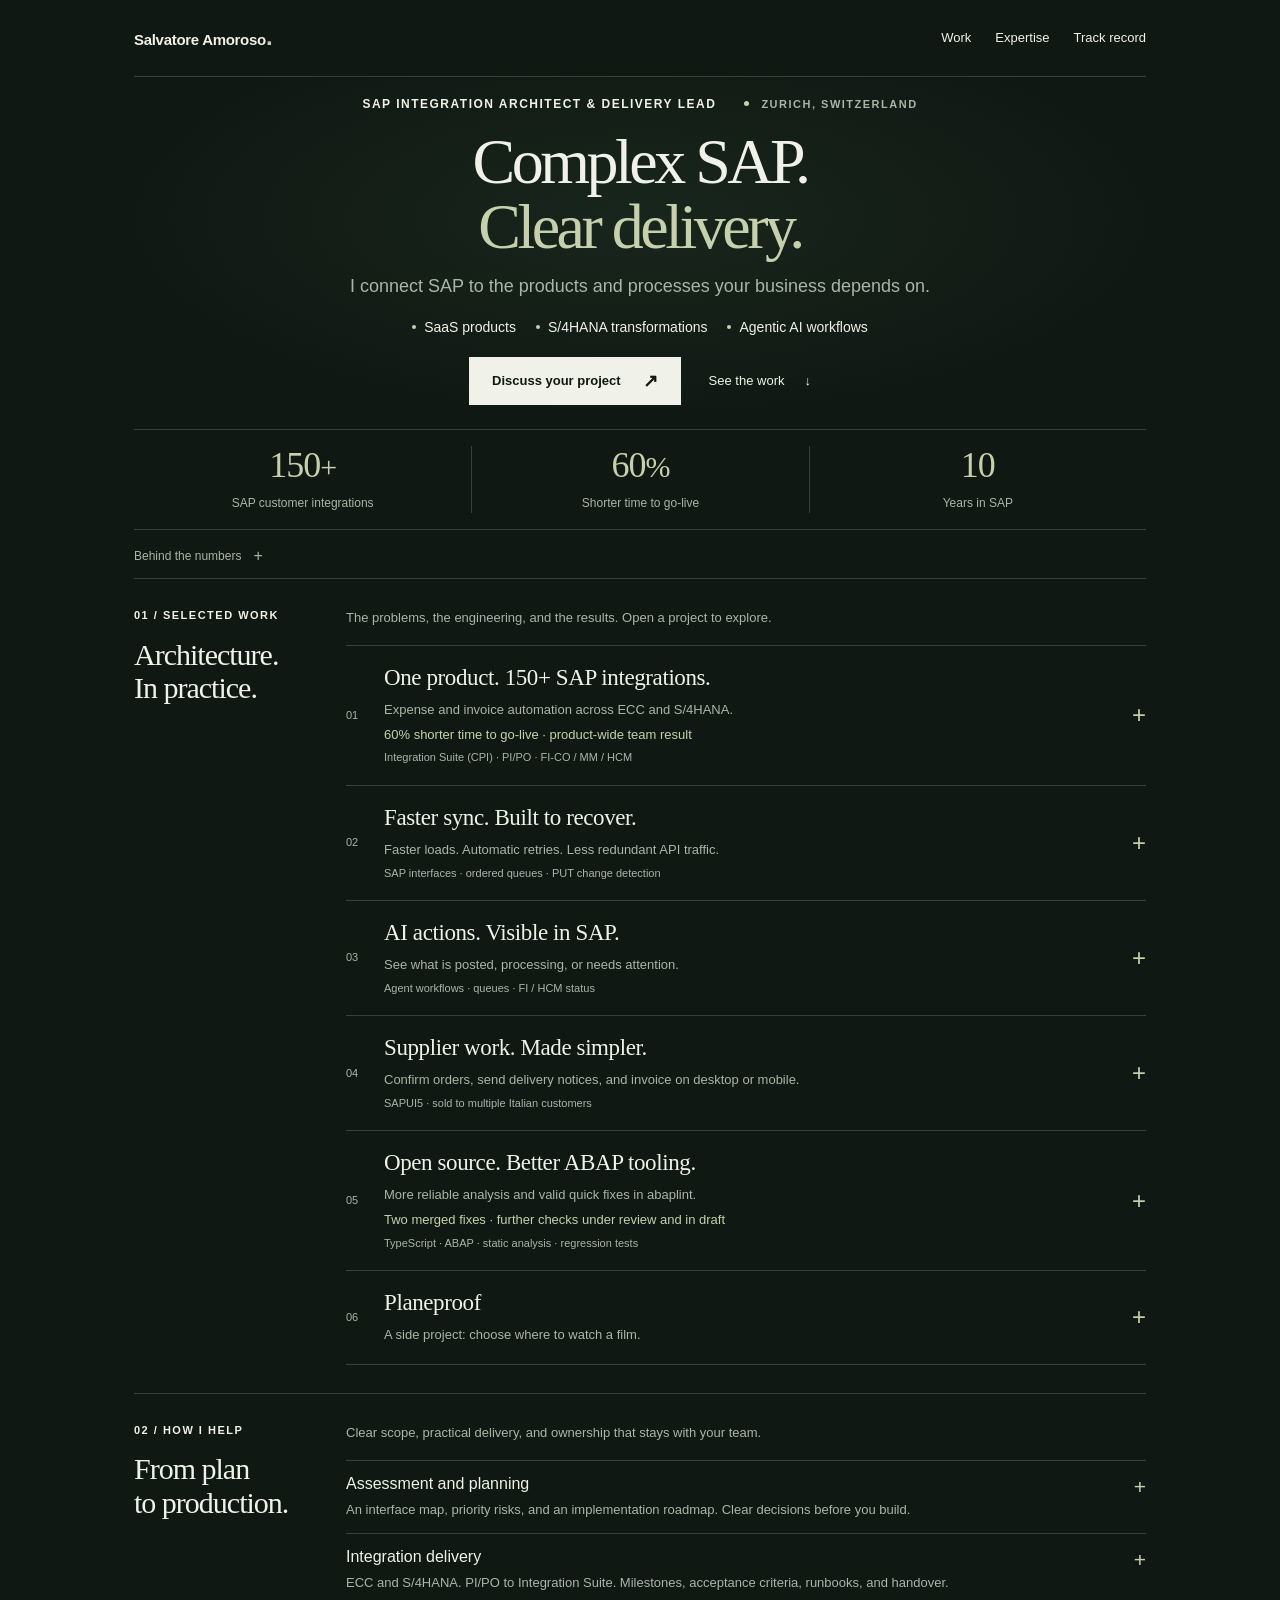
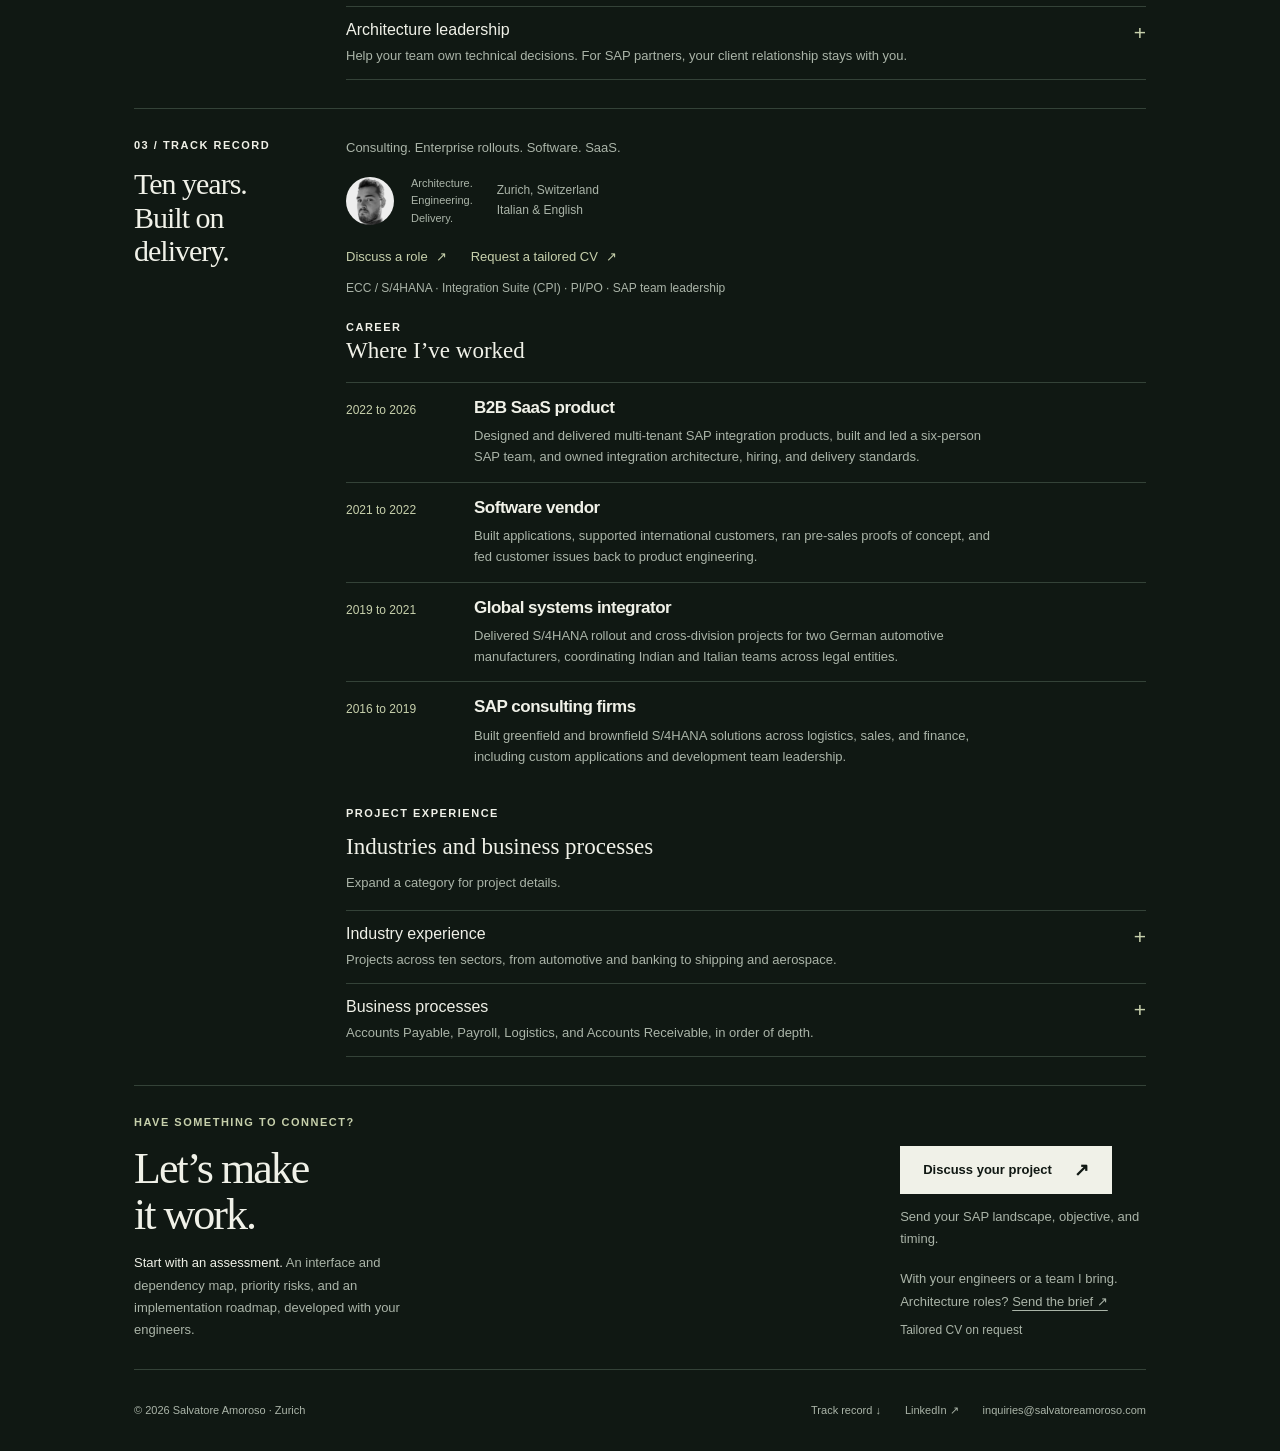
==== commit 0343e439: "Add abaplint open source case study before Planeproof" ====
--- a/index.html
+++ b/index.html
@@ -184,8 +184,36 @@
           </figure>
         </div>
       </details></div></details>
+<details class="project" id="open-source">
+      <summary><span class="number">05</span><h3 id="open-source-title">Open source. Better ABAP tooling.<span class="project-description">More reliable analysis and valid quick fixes in abaplint.<span class="project-proof">Two merged fixes · further checks under review and in draft</span><span class="project-stack">TypeScript · ABAP · static analysis · regression tests</span></span></h3><span class="expand-icon" aria-hidden="true"></span></summary>
+      <div class="project-body"><p class="eyebrow">05 / Open source contributions</p><h4 class="case-title">Making ABAP analysis more reliable</h4><p class="study-intro">Contributions to abaplint, an open source static-analysis tool for ABAP.</p>
+      <dl class="study-facts">
+        <div><dt>Problem</dt><dd>Incorrect READ-ONLY metadata could undermine write checks, and a SELECT SINGLE quick fix could generate invalid ABAP.</dd></div>
+        <div><dt>My work</dt><dd>Corrected modifier detection and structured-attribute handling, fixed quick-fix comment placement, and added regression tests. Further work checks direct writes and writes through aliases.</dd></div>
+        <div><dt>Result</dt><dd>Two fixes merged upstream. Direct-write checks are open for review; the alias-analysis rule is a draft.</dd></div>
+      </dl>
+      <details class="service study-detail">
+        <summary><span class="service-title">Merged fixes</span><span class="service-overview">READ-ONLY metadata and a SELECT SINGLE quick fix.</span></summary>
+        <div class="service-details">
+          <ul>
+            <li><a href="https://github.com/abaplint/abaplint/pull/4460" target="_blank" rel="noopener">READ-ONLY metadata &mdash; #4460, merged &nearr;</a>. Recognizes the modifier correctly, including structured class and interface attributes, without mistaking matching text in literals for a declaration.</li>
+            <li><a href="https://github.com/abaplint/abaplint/pull/4462" target="_blank" rel="noopener">SELECT SINGLE quick fix &mdash; #4462, merged &nearr;</a>. Places suppression comments after statement terminators while preserving pragmas, chained statements, and following code. Seven regression cases check and reparse the generated ABAP.</li>
+          </ul>
+        </div>
+      </details>
+      <details class="service study-detail">
+        <summary><span class="service-title">Further work</span><span class="service-overview">Direct-write checks under review; alias analysis in draft.</span></summary>
+        <div class="service-details">
+          <ul>
+            <li><a href="https://github.com/abaplint/abaplint/pull/4464" target="_blank" rel="noopener">Direct READ-ONLY writes &mdash; #4464, open &nearr;</a>. Rejects forbidden direct writes while preserving permitted owner and friend access and legal alias bindings.</li>
+            <li><a href="https://github.com/abaplint/abaplint/pull/4469" target="_blank" rel="noopener">Writes through aliases &mdash; #4469, draft &nearr;</a>. Follows protected storage through field symbols, references, branches, loops, and resolved procedure calls, while preserving writable value copies and owner-created references.</li>
+          </ul>
+          <p>The draft PR&rsquo;s published validation includes 411 focused READ-ONLY tests. Dynamic targets and uncertain paths remain approximate and may produce conservative warnings.</p>
+        </div>
+      </details>
+      <p class="study-note">PR statuses checked on 19 October 2026. Follow the links for the latest review and merge status.</p></div></details>
 <details class="project" id="fun-projects">
-      <summary><span class="number">05</span><h3 id="fun-projects-title">Planeproof<span class="project-description">A side project: choose where to watch a film.</span></h3><span class="expand-icon" aria-hidden="true"></span></summary>
+      <summary><span class="number">06</span><h3 id="fun-projects-title">Planeproof<span class="project-description">A side project: choose where to watch a film.</span></h3><span class="expand-icon" aria-hidden="true"></span></summary>
       <div class="project-body"><p class="eyebrow">Fun project</p><h4 class="case-title">Planeproof</h4><p class="study-intro">A side project that helps you choose where to watch a film: cinema, home, or a plane.</p>
       <p class="study-discover"><a href="https://planeproof.vercel.app/" target="_blank" rel="noopener">Try Planeproof &nearr;</a></p>
       <figure class="study-figure study-detail">
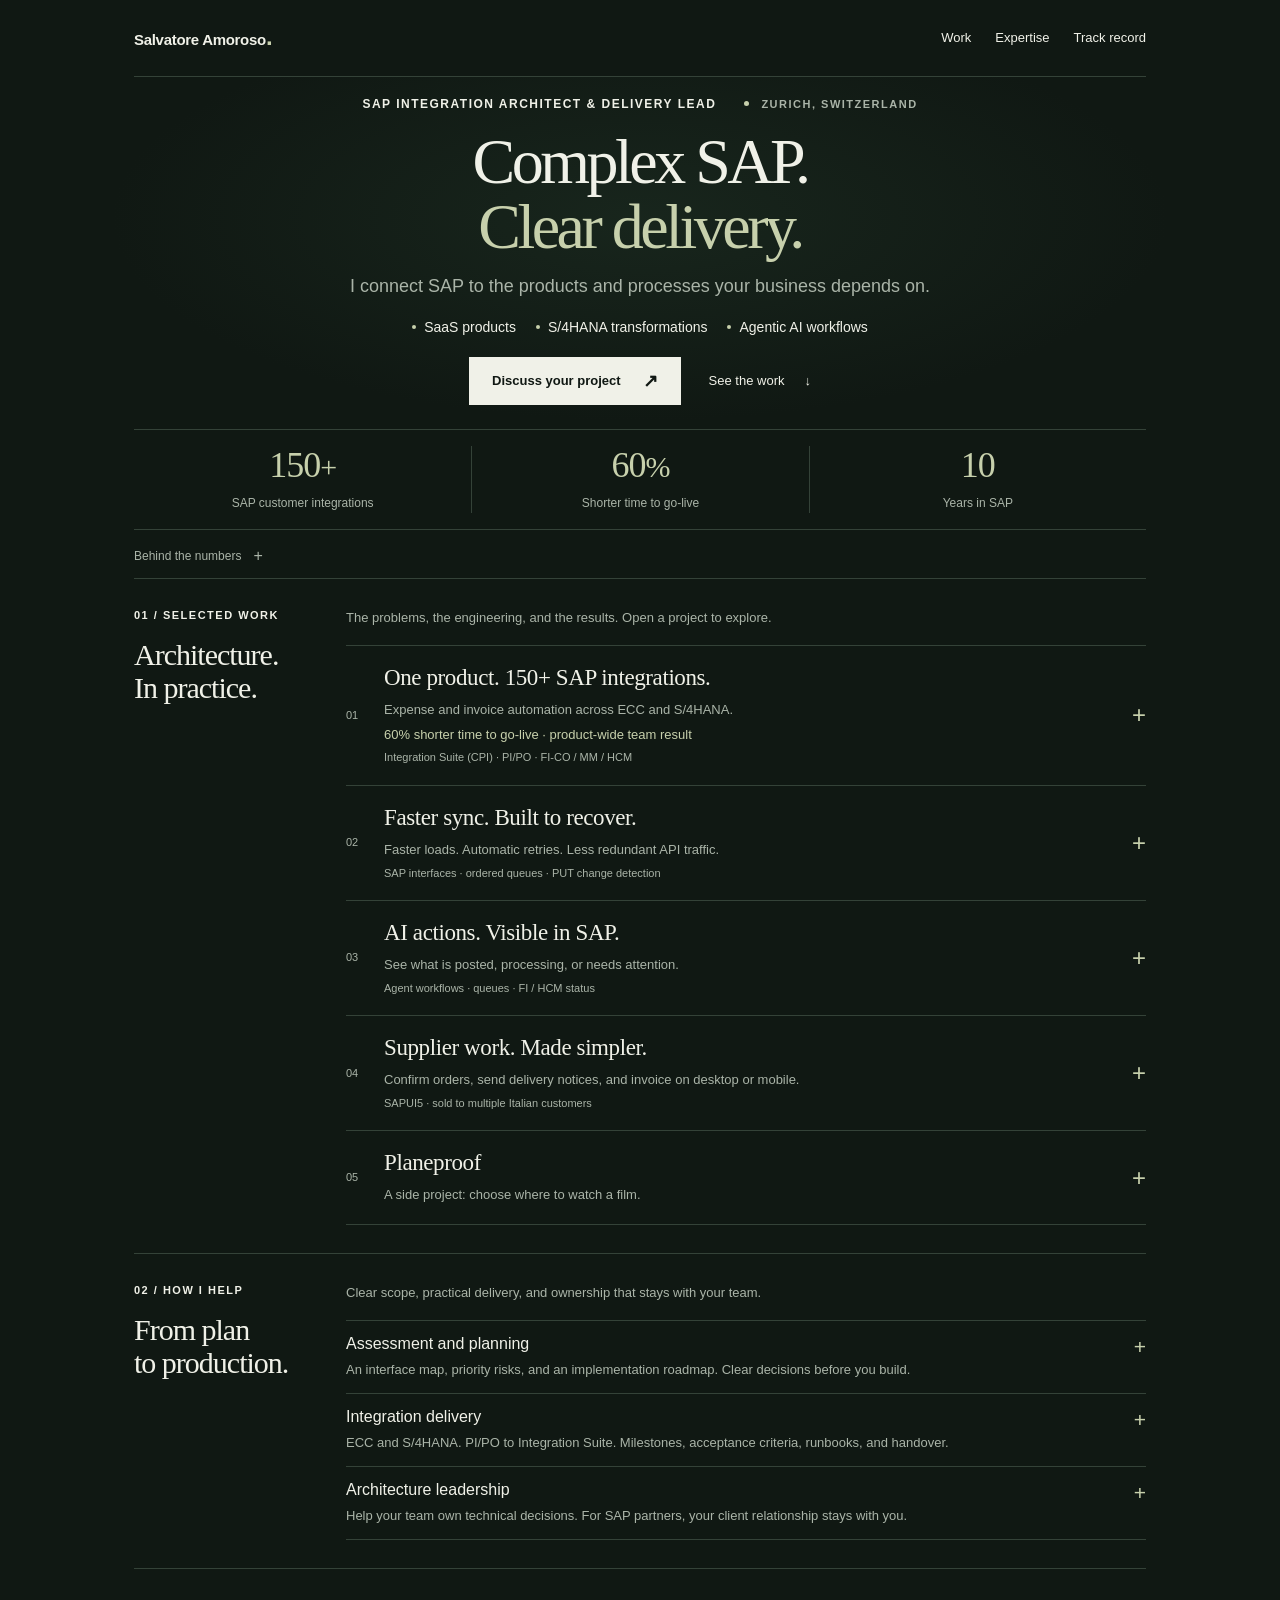
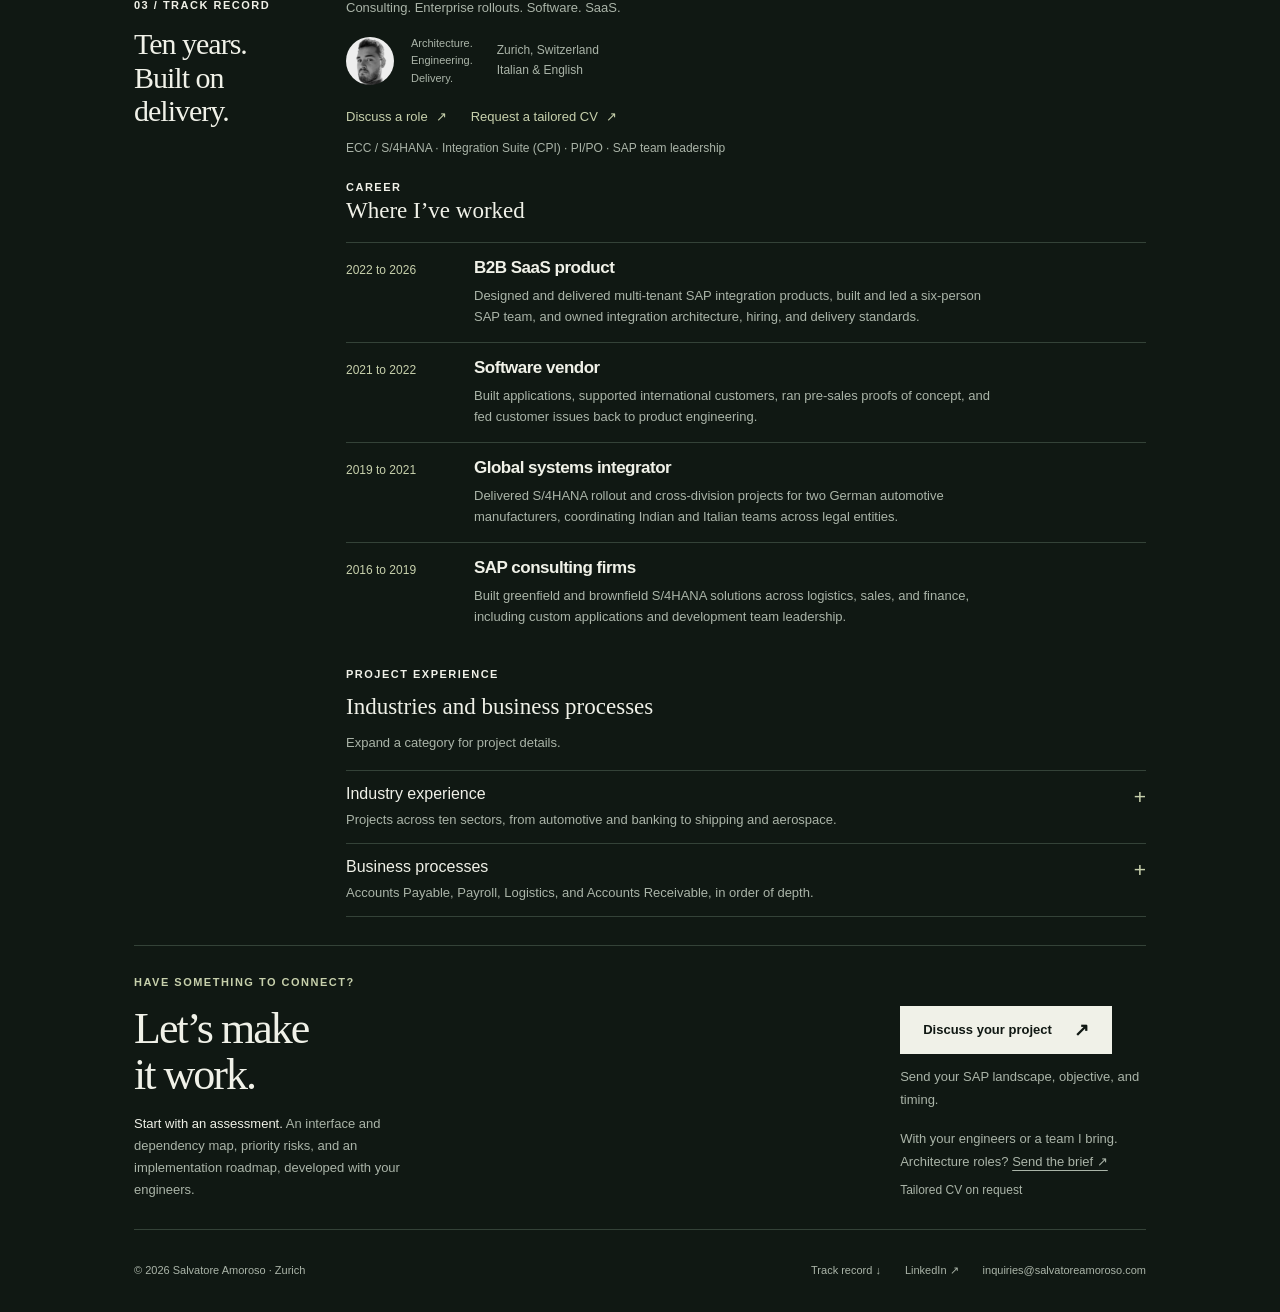
==== commit 9315d38f: "Keep abaplint case study local pending preview" ====
--- a/index.html
+++ b/index.html
@@ -184,36 +184,8 @@
           </figure>
         </div>
       </details></div></details>
-<details class="project" id="open-source">
-      <summary><span class="number">05</span><h3 id="open-source-title">Open source. Better ABAP tooling.<span class="project-description">More reliable analysis and valid quick fixes in abaplint.<span class="project-proof">Two merged fixes · further checks under review and in draft</span><span class="project-stack">TypeScript · ABAP · static analysis · regression tests</span></span></h3><span class="expand-icon" aria-hidden="true"></span></summary>
-      <div class="project-body"><p class="eyebrow">05 / Open source contributions</p><h4 class="case-title">Making ABAP analysis more reliable</h4><p class="study-intro">Contributions to abaplint, an open source static-analysis tool for ABAP.</p>
-      <dl class="study-facts">
-        <div><dt>Problem</dt><dd>Incorrect READ-ONLY metadata could undermine write checks, and a SELECT SINGLE quick fix could generate invalid ABAP.</dd></div>
-        <div><dt>My work</dt><dd>Corrected modifier detection and structured-attribute handling, fixed quick-fix comment placement, and added regression tests. Further work checks direct writes and writes through aliases.</dd></div>
-        <div><dt>Result</dt><dd>Two fixes merged upstream. Direct-write checks are open for review; the alias-analysis rule is a draft.</dd></div>
-      </dl>
-      <details class="service study-detail">
-        <summary><span class="service-title">Merged fixes</span><span class="service-overview">READ-ONLY metadata and a SELECT SINGLE quick fix.</span></summary>
-        <div class="service-details">
-          <ul>
-            <li><a href="https://github.com/abaplint/abaplint/pull/4460" target="_blank" rel="noopener">READ-ONLY metadata &mdash; #4460, merged &nearr;</a>. Recognizes the modifier correctly, including structured class and interface attributes, without mistaking matching text in literals for a declaration.</li>
-            <li><a href="https://github.com/abaplint/abaplint/pull/4462" target="_blank" rel="noopener">SELECT SINGLE quick fix &mdash; #4462, merged &nearr;</a>. Places suppression comments after statement terminators while preserving pragmas, chained statements, and following code. Seven regression cases check and reparse the generated ABAP.</li>
-          </ul>
-        </div>
-      </details>
-      <details class="service study-detail">
-        <summary><span class="service-title">Further work</span><span class="service-overview">Direct-write checks under review; alias analysis in draft.</span></summary>
-        <div class="service-details">
-          <ul>
-            <li><a href="https://github.com/abaplint/abaplint/pull/4464" target="_blank" rel="noopener">Direct READ-ONLY writes &mdash; #4464, open &nearr;</a>. Rejects forbidden direct writes while preserving permitted owner and friend access and legal alias bindings.</li>
-            <li><a href="https://github.com/abaplint/abaplint/pull/4469" target="_blank" rel="noopener">Writes through aliases &mdash; #4469, draft &nearr;</a>. Follows protected storage through field symbols, references, branches, loops, and resolved procedure calls, while preserving writable value copies and owner-created references.</li>
-          </ul>
-          <p>The draft PR&rsquo;s published validation includes 411 focused READ-ONLY tests. Dynamic targets and uncertain paths remain approximate and may produce conservative warnings.</p>
-        </div>
-      </details>
-      <p class="study-note">PR statuses checked on 19 October 2026. Follow the links for the latest review and merge status.</p></div></details>
 <details class="project" id="fun-projects">
-      <summary><span class="number">06</span><h3 id="fun-projects-title">Planeproof<span class="project-description">A side project: choose where to watch a film.</span></h3><span class="expand-icon" aria-hidden="true"></span></summary>
+      <summary><span class="number">05</span><h3 id="fun-projects-title">Planeproof<span class="project-description">A side project: choose where to watch a film.</span></h3><span class="expand-icon" aria-hidden="true"></span></summary>
       <div class="project-body"><p class="eyebrow">Fun project</p><h4 class="case-title">Planeproof</h4><p class="study-intro">A side project that helps you choose where to watch a film: cinema, home, or a plane.</p>
       <p class="study-discover"><a href="https://planeproof.vercel.app/" target="_blank" rel="noopener">Try Planeproof &nearr;</a></p>
       <figure class="study-figure study-detail">
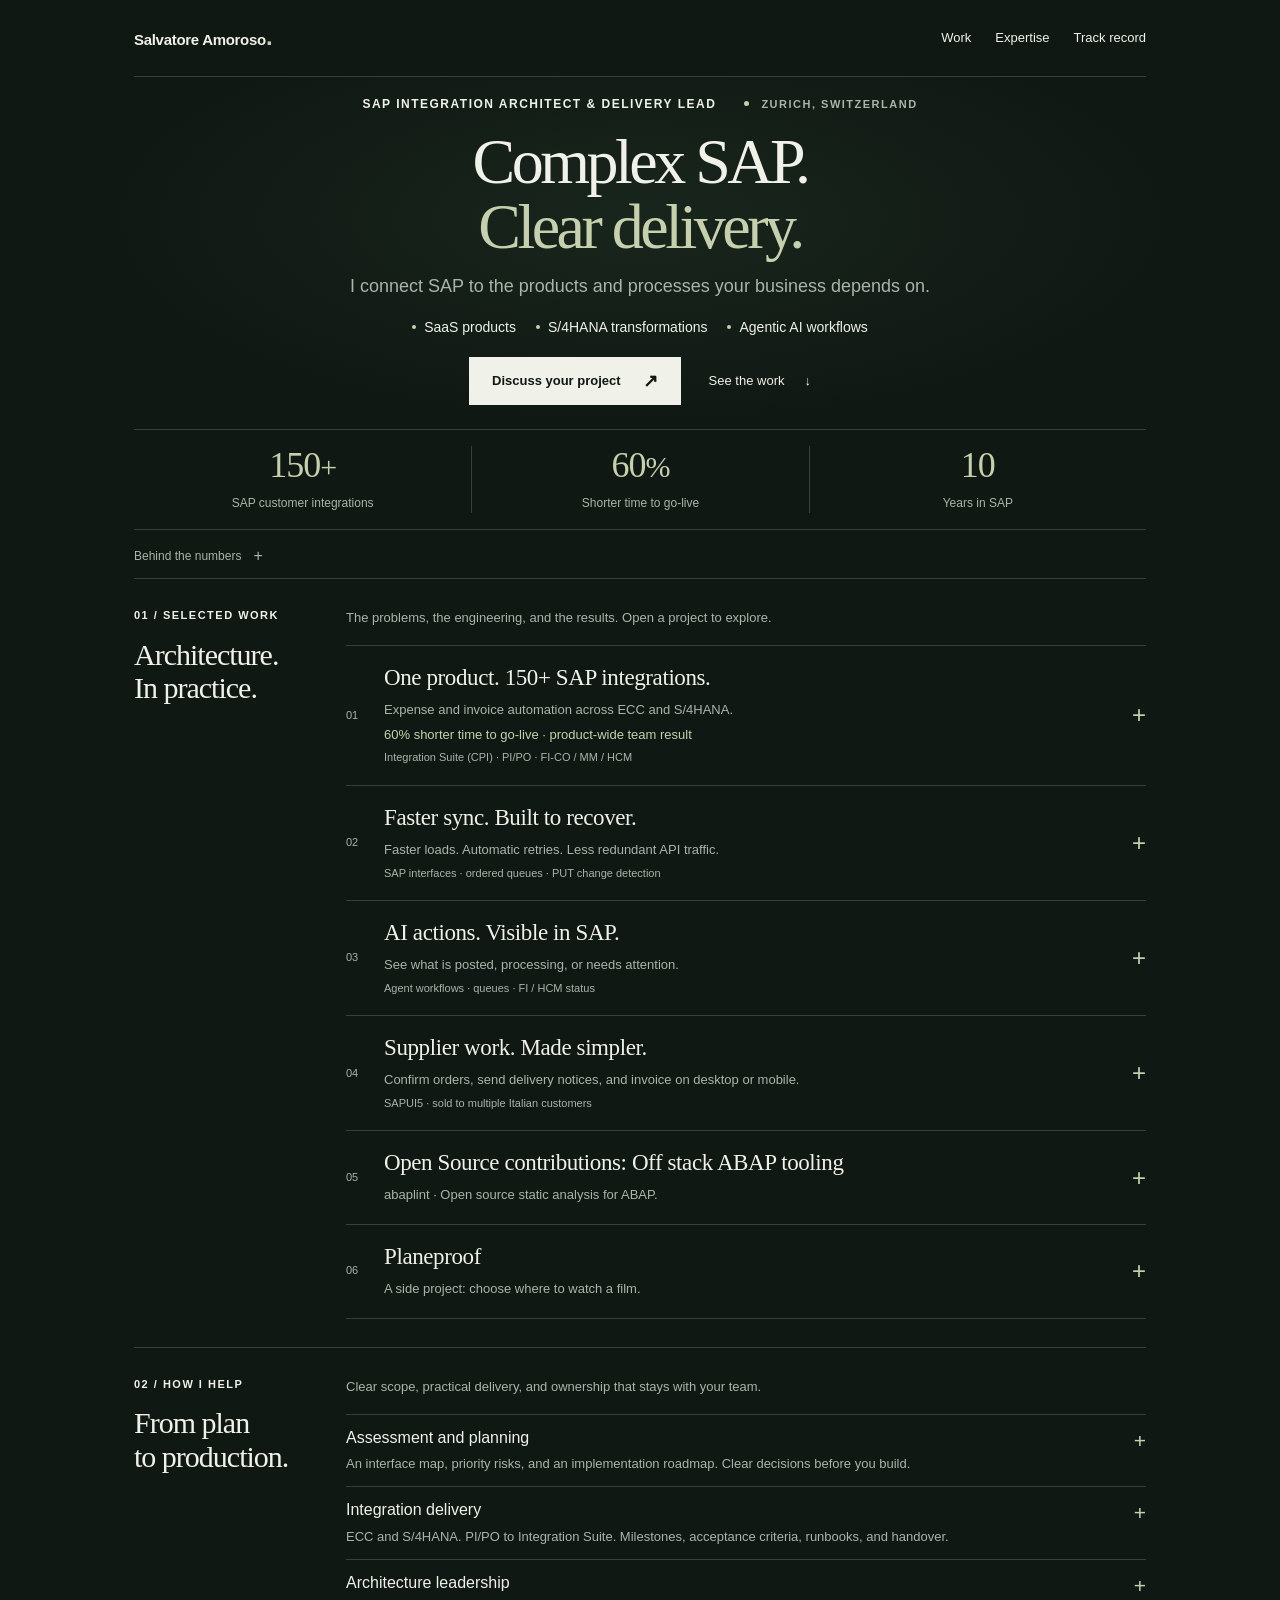
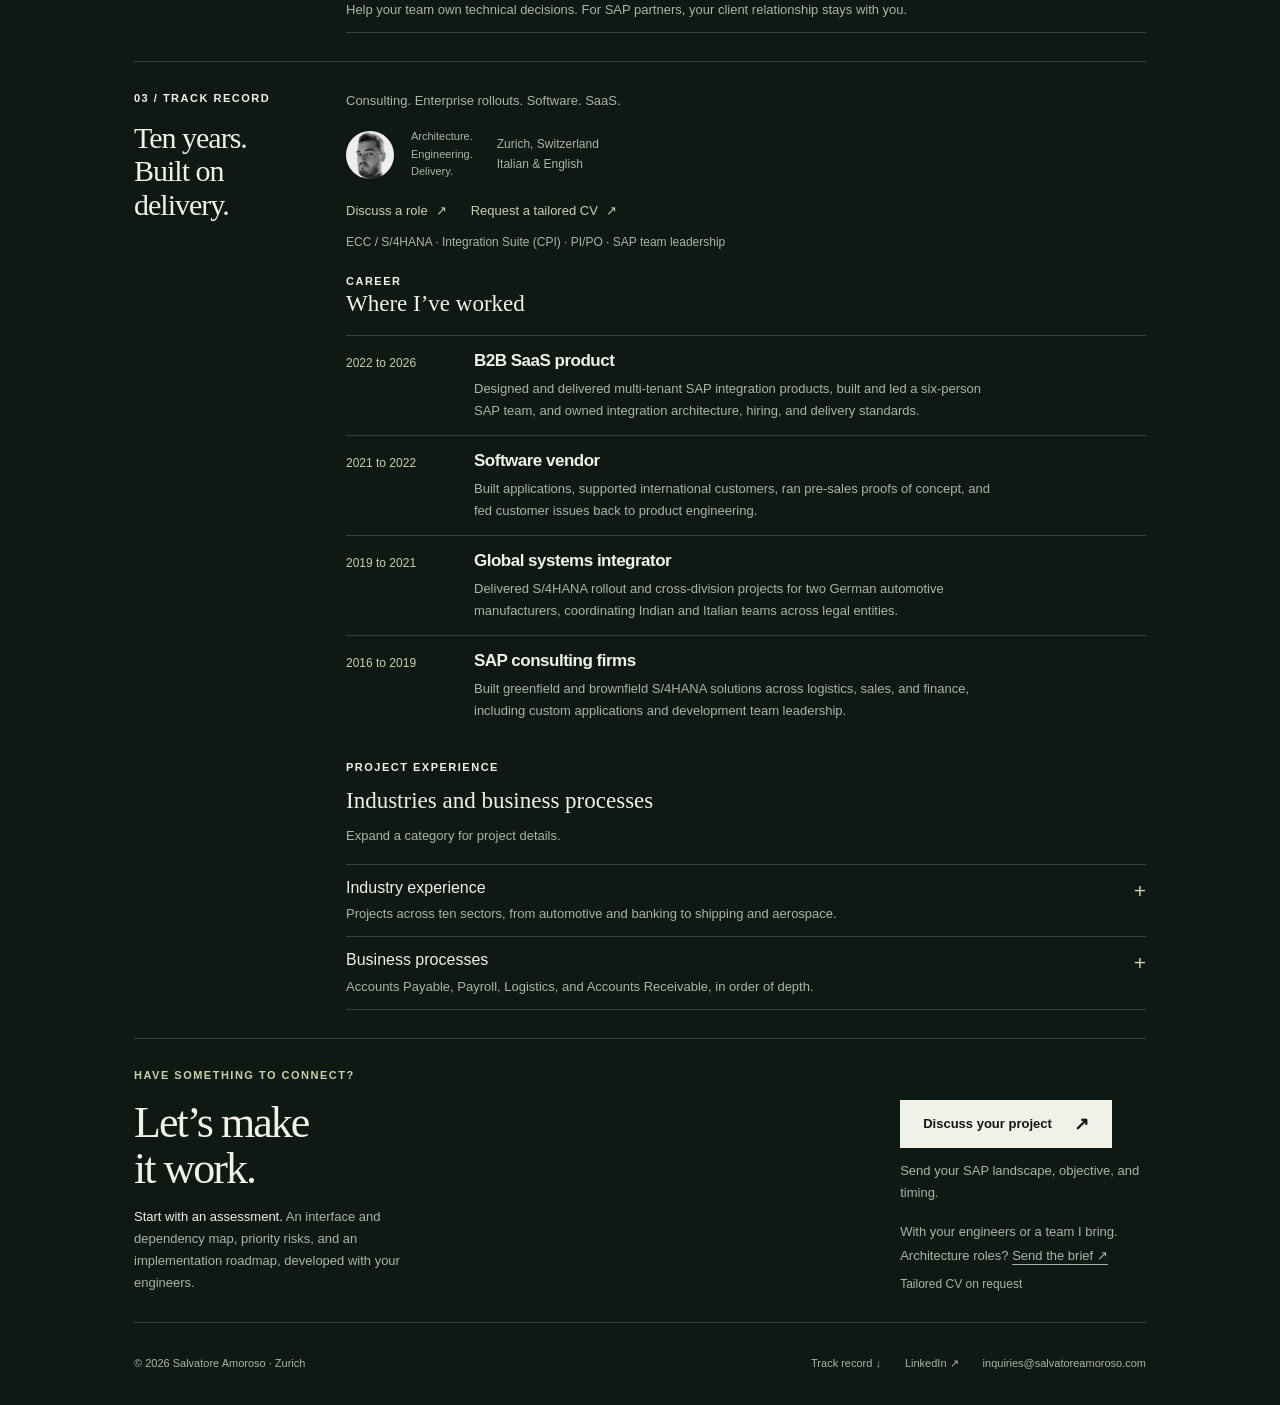
==== commit 2e2628fa: "Describe abaplint without personal contribution details" ====
--- a/index.html
+++ b/index.html
@@ -184,8 +184,12 @@
           </figure>
         </div>
       </details></div></details>
+<details class="project" id="open-source">
+      <summary><span class="number">05</span><h3 id="open-source-title">Open Source contributions: Off stack ABAP tooling<span class="project-description">abaplint &middot; Open source static analysis for ABAP.</span></h3><span class="expand-icon" aria-hidden="true"></span></summary>
+      <div class="project-body"><p class="eyebrow">05 / Open Source contributions</p><h4 class="case-title">abaplint</h4><p class="study-intro">abaplint is an open source static-analysis tool for ABAP, written in TypeScript. It runs outside the SAP system to check syntax, types, and code quality, with configurable rules and support for automated checks in CI pipelines.</p>
+      <p class="study-discover"><a href="https://github.com/abaplint/abaplint" target="_blank" rel="noopener">Explore abaplint &nearr;</a></p></div></details>
 <details class="project" id="fun-projects">
-      <summary><span class="number">05</span><h3 id="fun-projects-title">Planeproof<span class="project-description">A side project: choose where to watch a film.</span></h3><span class="expand-icon" aria-hidden="true"></span></summary>
+      <summary><span class="number">06</span><h3 id="fun-projects-title">Planeproof<span class="project-description">A side project: choose where to watch a film.</span></h3><span class="expand-icon" aria-hidden="true"></span></summary>
       <div class="project-body"><p class="eyebrow">Fun project</p><h4 class="case-title">Planeproof</h4><p class="study-intro">A side project that helps you choose where to watch a film: cinema, home, or a plane.</p>
       <p class="study-discover"><a href="https://planeproof.vercel.app/" target="_blank" rel="noopener">Try Planeproof &nearr;</a></p>
       <figure class="study-figure study-detail">
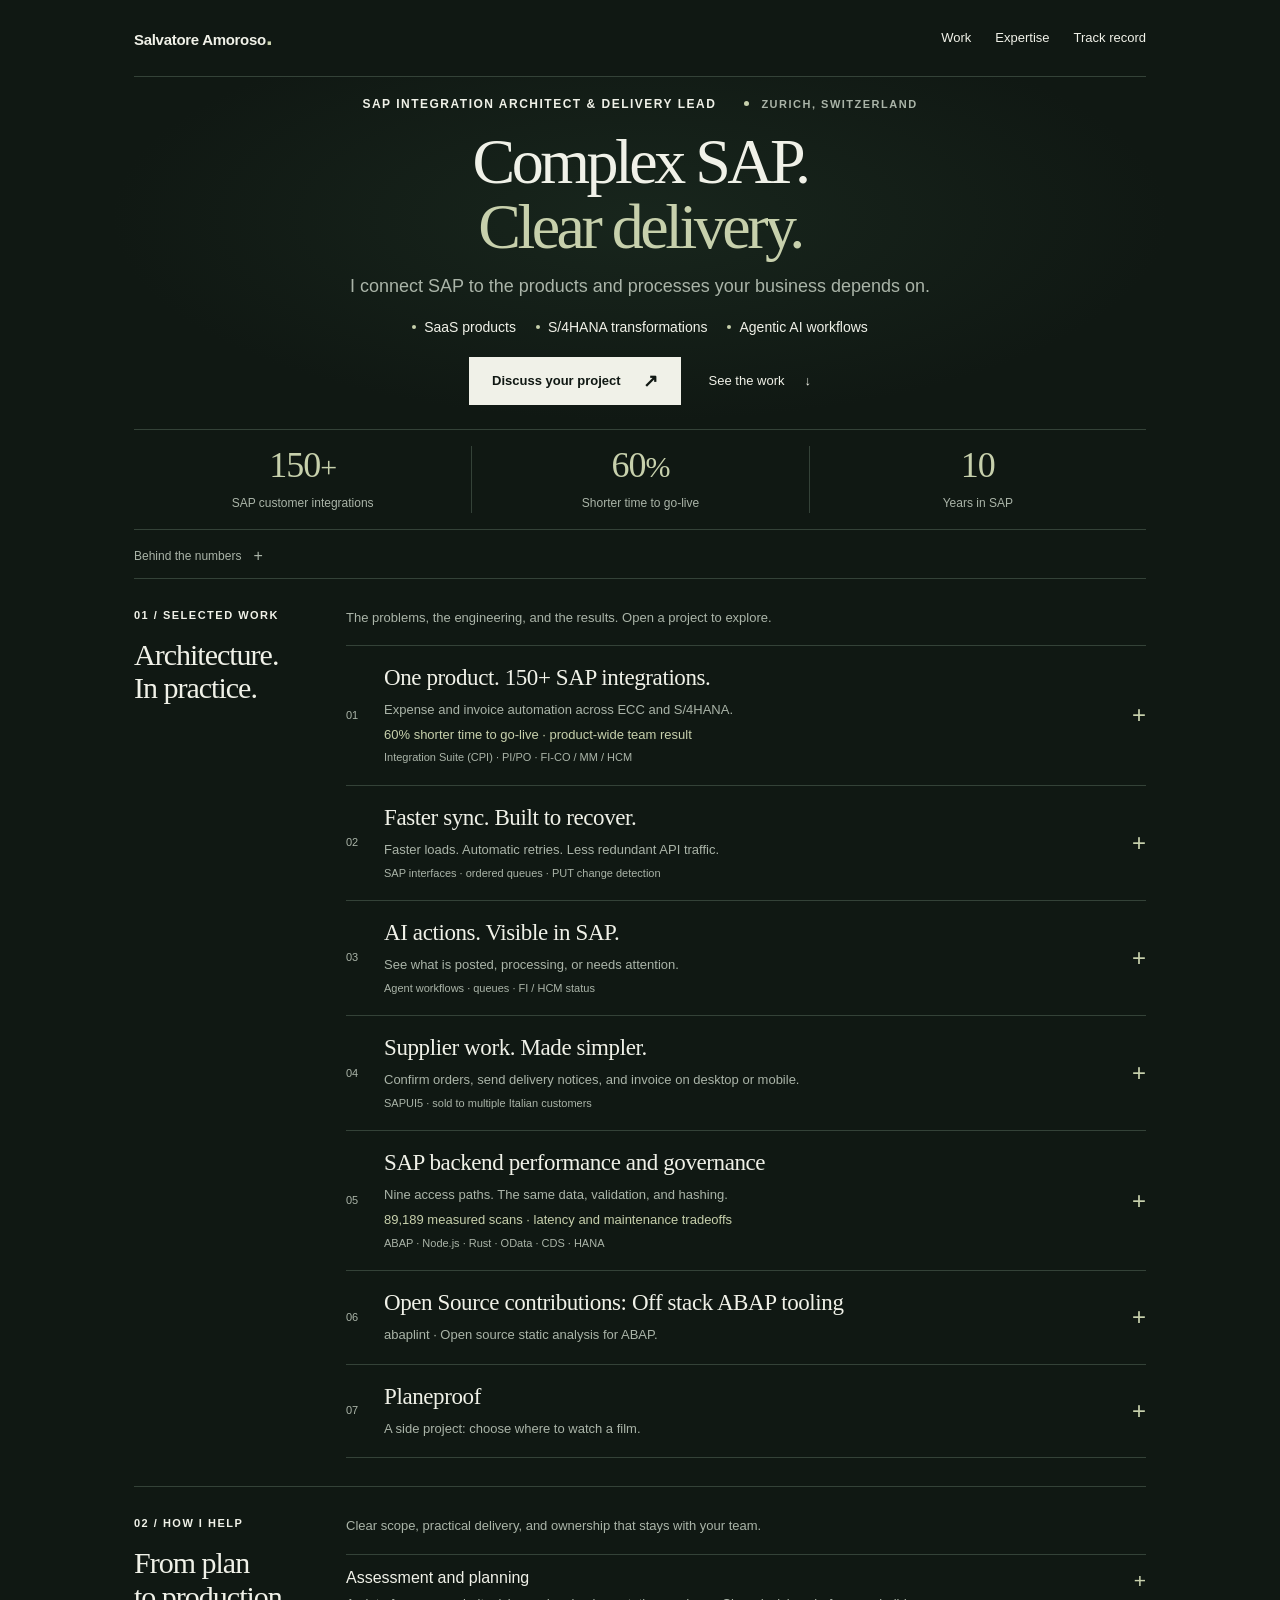
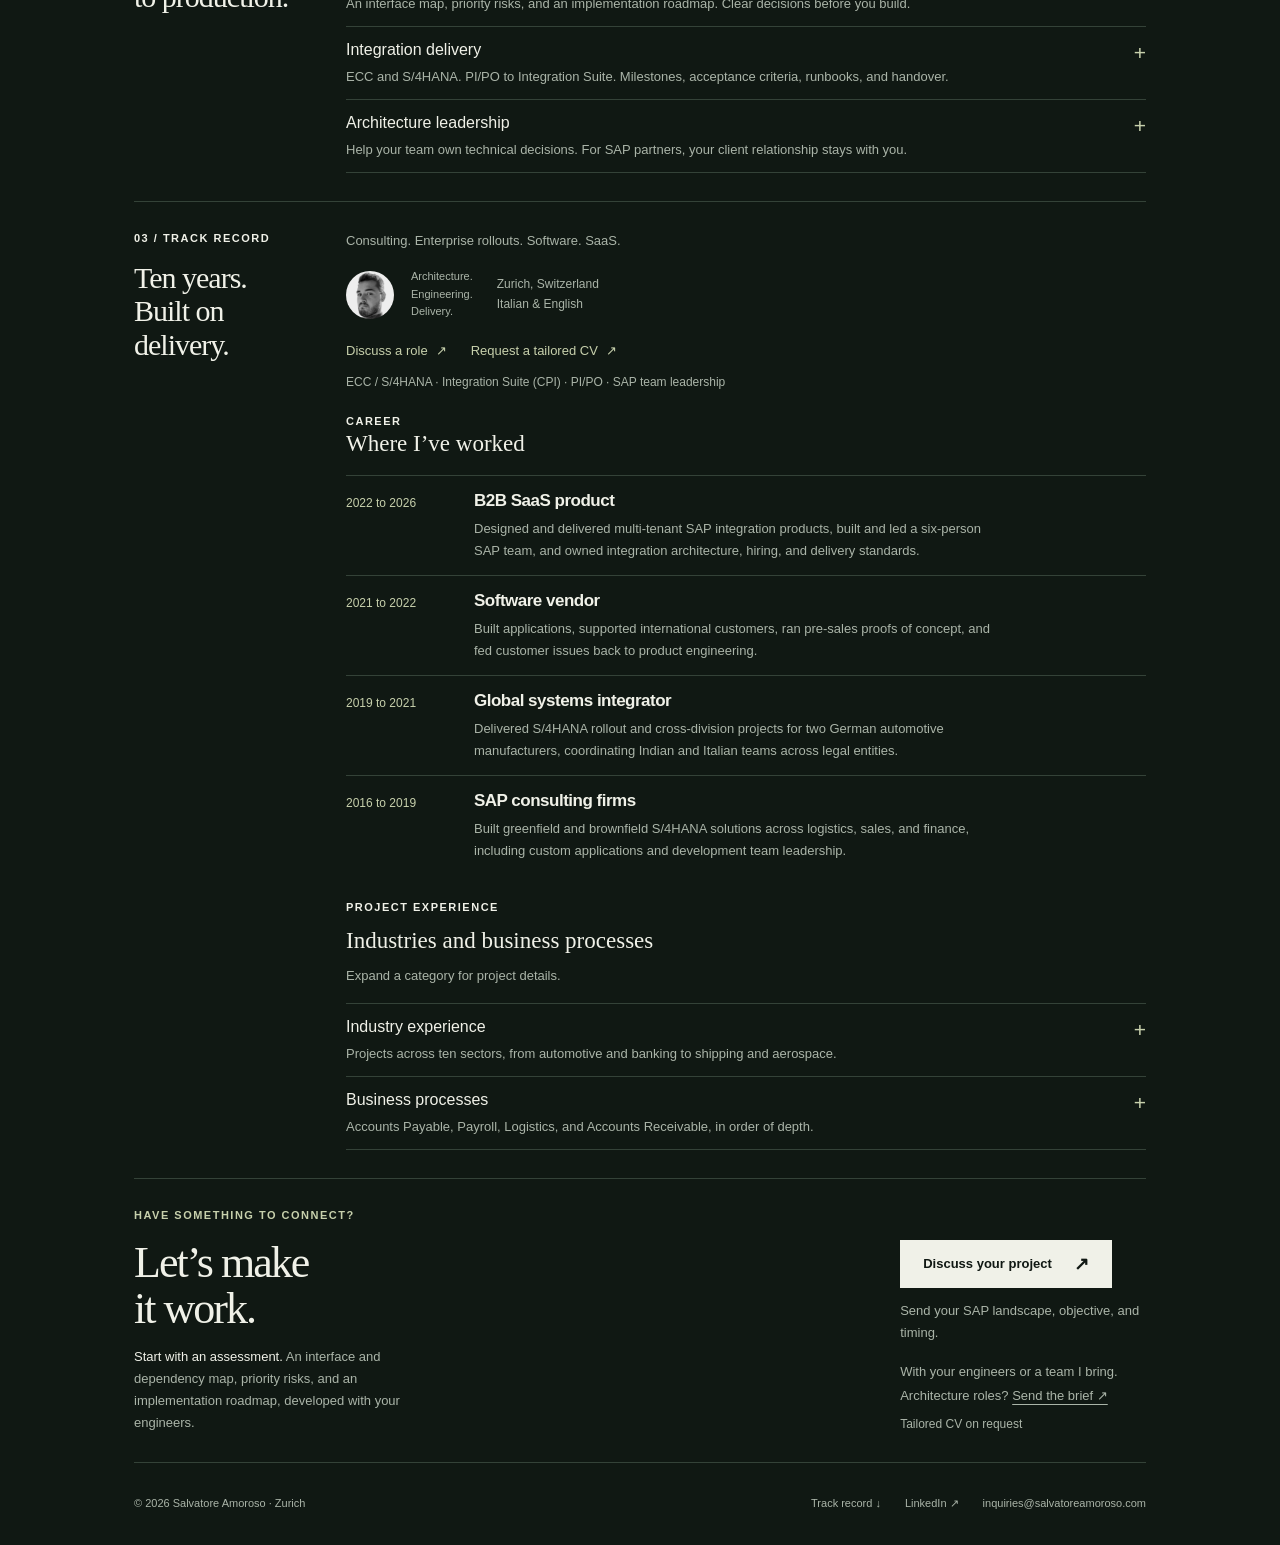
==== commit b80f05cc: "Add SAP backend performance and governance case study" ====
--- a/index.html
+++ b/index.html
@@ -25,7 +25,7 @@
 <link rel="stylesheet" href="home.css?v=20261018-unified">
 
 <meta name="twitter:image" content="https://salvatoreamoroso.com/assets/social-preview.png">
-<link rel="stylesheet" href="unified.css?v=20261018-sharper-summaries">
+<link rel="stylesheet" href="unified.css?v=20261027-sap-study">
 </head>
 <body class="home">
 <a class="skip" href="#main">Skip to content</a>
@@ -184,12 +184,36 @@
           </figure>
         </div>
       </details></div></details>
+<details class="project" id="sap-off-stack">
+      <summary><span class="number">05</span><h3 id="sap-off-stack-title">SAP backend performance and governance<span class="project-description">Nine access paths. The same data, validation, and hashing.<span class="project-proof">89,189 measured scans &middot; latency and maintenance tradeoffs</span><span class="project-stack">ABAP &middot; Node.js &middot; Rust &middot; OData &middot; CDS &middot; HANA</span></span></h3><span class="expand-icon" aria-hidden="true"></span></summary>
+      <div class="project-body"><p class="eyebrow">05 / Performance study</p><h4 class="case-title">Choosing a faster SAP integration boundary</h4><p class="study-intro">What performance benefit does each data-access path deliver, and what governance and maintenance obligations accompany it?</p>
+      <dl class="study-facts">
+        <div><dt>Experiment</dt><dd>I designed a local SAP ABAP Trial experiment comparing ABAP, Node.js, and Rust through HTTP/OData, CDS, and native HANA. Every successful scan reads 5,000 order positions from 1,000 headers, validates nine fields and key order, normalizes exact decimals, and computes the same SHA-256 digest.</dd></div>
+        <div><dt>Recorded run</dt><dd>Three 180-second trials per path, after warmup. All 27 measured blocks completed: 89,189 successful scans and no observed scan failures.</dd></div>
+      </dl>
+      <table class="benchmark-results" aria-describedby="sap-off-stack-paths">
+        <caption>Scan latency in milliseconds &mdash; median of three trial p50 values. Lower is better.</caption>
+        <thead><tr><th scope="col">Runtime</th><th scope="col">HTTP /<br>OData</th><th scope="col">CDS</th><th scope="col">Native<br>HANA</th></tr></thead>
+        <tbody>
+          <tr><th scope="row">ABAP</th><td>1,556</td><td>76</td><td>72</td></tr>
+          <tr><th scope="row">Node.js</th><td>1,427.28</td><td>55.1</td><td>41.16</td></tr>
+          <tr><th scope="row">Rust</th><td>1,395</td><td>29</td><td>16</td></tr>
+        </tbody>
+      </table>
+      <p class="benchmark-context" id="sap-off-stack-paths">CDS uses internal Open SQL for ABAP and the SAP ABAP SQL service through ODBC for Node.js and Rust.</p>
+      <dl class="study-facts">
+        <div><dt>Performance</dt><dd>The runtime gain depended on the path. Moving from Node.js to Rust reduced median scan latency by 2.3% over HTTP and 47.4% through CDS. Rust through native HANA saved another 13 ms compared with Rust through CDS.</dd></div>
+        <div><dt>Governance and maintainability</dt><dd>Rust + CDS preserves SAP-side identity and service/entity authorization. Applicable row controls depend on the access mode; this lab used privileged access and did not demonstrate business-user row filtering. Native HANA requires separate database grants and policy ownership. HTTP requires API lifecycle management; both external CDS clients require query, certificate, and SAP ODBC driver maintenance. Long-term maintenance effort was not measured.</dd></div>
+      </dl>
+      <p class="case-note">These are complete-path measurements from one local trial system. SQL reused connections across scans; HTTP created a client per scan. Placement and resource allocations also differ. The results describe this workload and setup; they do not establish a universal language ranking or production capacity.</p>
+      <p class="study-note">My contribution: experiment design, debugging, and validation. AI agents implemented the code.</p>
+      <p class="study-discover"><a href="https://github.com/salvatore-amoroso/SAP-Off-Stack-Case-Study" target="_blank" rel="noopener">Read the full case study, source, and benchmark evidence on GitHub &nearr;</a></p></div></details>
 <details class="project" id="open-source">
-      <summary><span class="number">05</span><h3 id="open-source-title">Open Source contributions: Off stack ABAP tooling<span class="project-description">abaplint &middot; Open source static analysis for ABAP.</span></h3><span class="expand-icon" aria-hidden="true"></span></summary>
-      <div class="project-body"><p class="eyebrow">05 / Open Source contributions</p><h4 class="case-title">abaplint</h4><p class="study-intro">abaplint is an open source static-analysis tool for ABAP, written in TypeScript. It runs outside the SAP system to check syntax, types, and code quality, with configurable rules and support for automated checks in CI pipelines.</p>
+      <summary><span class="number">06</span><h3 id="open-source-title">Open Source contributions: Off stack ABAP tooling<span class="project-description">abaplint &middot; Open source static analysis for ABAP.</span></h3><span class="expand-icon" aria-hidden="true"></span></summary>
+      <div class="project-body"><p class="eyebrow">06 / Open Source contributions</p><h4 class="case-title">abaplint</h4><p class="study-intro">abaplint is an open source static-analysis tool for ABAP, written in TypeScript. It runs outside the SAP system to check syntax, types, and code quality, with configurable rules and support for automated checks in CI pipelines.</p>
       <p class="study-discover"><a href="https://github.com/abaplint/abaplint" target="_blank" rel="noopener">Explore abaplint &nearr;</a></p></div></details>
 <details class="project" id="fun-projects">
-      <summary><span class="number">06</span><h3 id="fun-projects-title">Planeproof<span class="project-description">A side project: choose where to watch a film.</span></h3><span class="expand-icon" aria-hidden="true"></span></summary>
+      <summary><span class="number">07</span><h3 id="fun-projects-title">Planeproof<span class="project-description">A side project: choose where to watch a film.</span></h3><span class="expand-icon" aria-hidden="true"></span></summary>
       <div class="project-body"><p class="eyebrow">Fun project</p><h4 class="case-title">Planeproof</h4><p class="study-intro">A side project that helps you choose where to watch a film: cinema, home, or a plane.</p>
       <p class="study-discover"><a href="https://planeproof.vercel.app/" target="_blank" rel="noopener">Try Planeproof &nearr;</a></p>
       <figure class="study-figure study-detail">
--- a/unified.css
+++ b/unified.css
@@ -42,6 +42,13 @@
 .project-body .study-figure { margin-top: 18px; }
 .project-body .study-figures .study-figure { margin-top: 0; }
 .project-body .study-figures { margin-top: 18px; }
+.benchmark-results { width: 100%; border-collapse: collapse; font-size: 13px; line-height: 1.6; font-variant-numeric: tabular-nums; }
+.benchmark-results caption { padding-bottom: 12px; text-align: left; color: var(--muted); font-size: 12px; }
+.benchmark-results th, .benchmark-results td { padding: 10px 6px; border-bottom: 1px solid var(--line); text-align: right; }
+.benchmark-results th { font-weight: 500; }
+.benchmark-results th:first-child { text-align: left; padding-left: 0; }
+.benchmark-results th:last-child, .benchmark-results td:last-child { padding-right: 0; }
+.benchmark-context { margin-top: 10px; color: var(--muted); font-size: 12px; line-height: 1.7; }
 .subheading { font-family: Georgia, 'Times New Roman', serif; font-size: 23px; line-height: 1.3; font-weight: 400; }
 .section-content .vantage { margin-top: 16px; }
 .section-content .vp { grid-template-columns: 110px minmax(0, 1fr); gap: 6px 18px; }
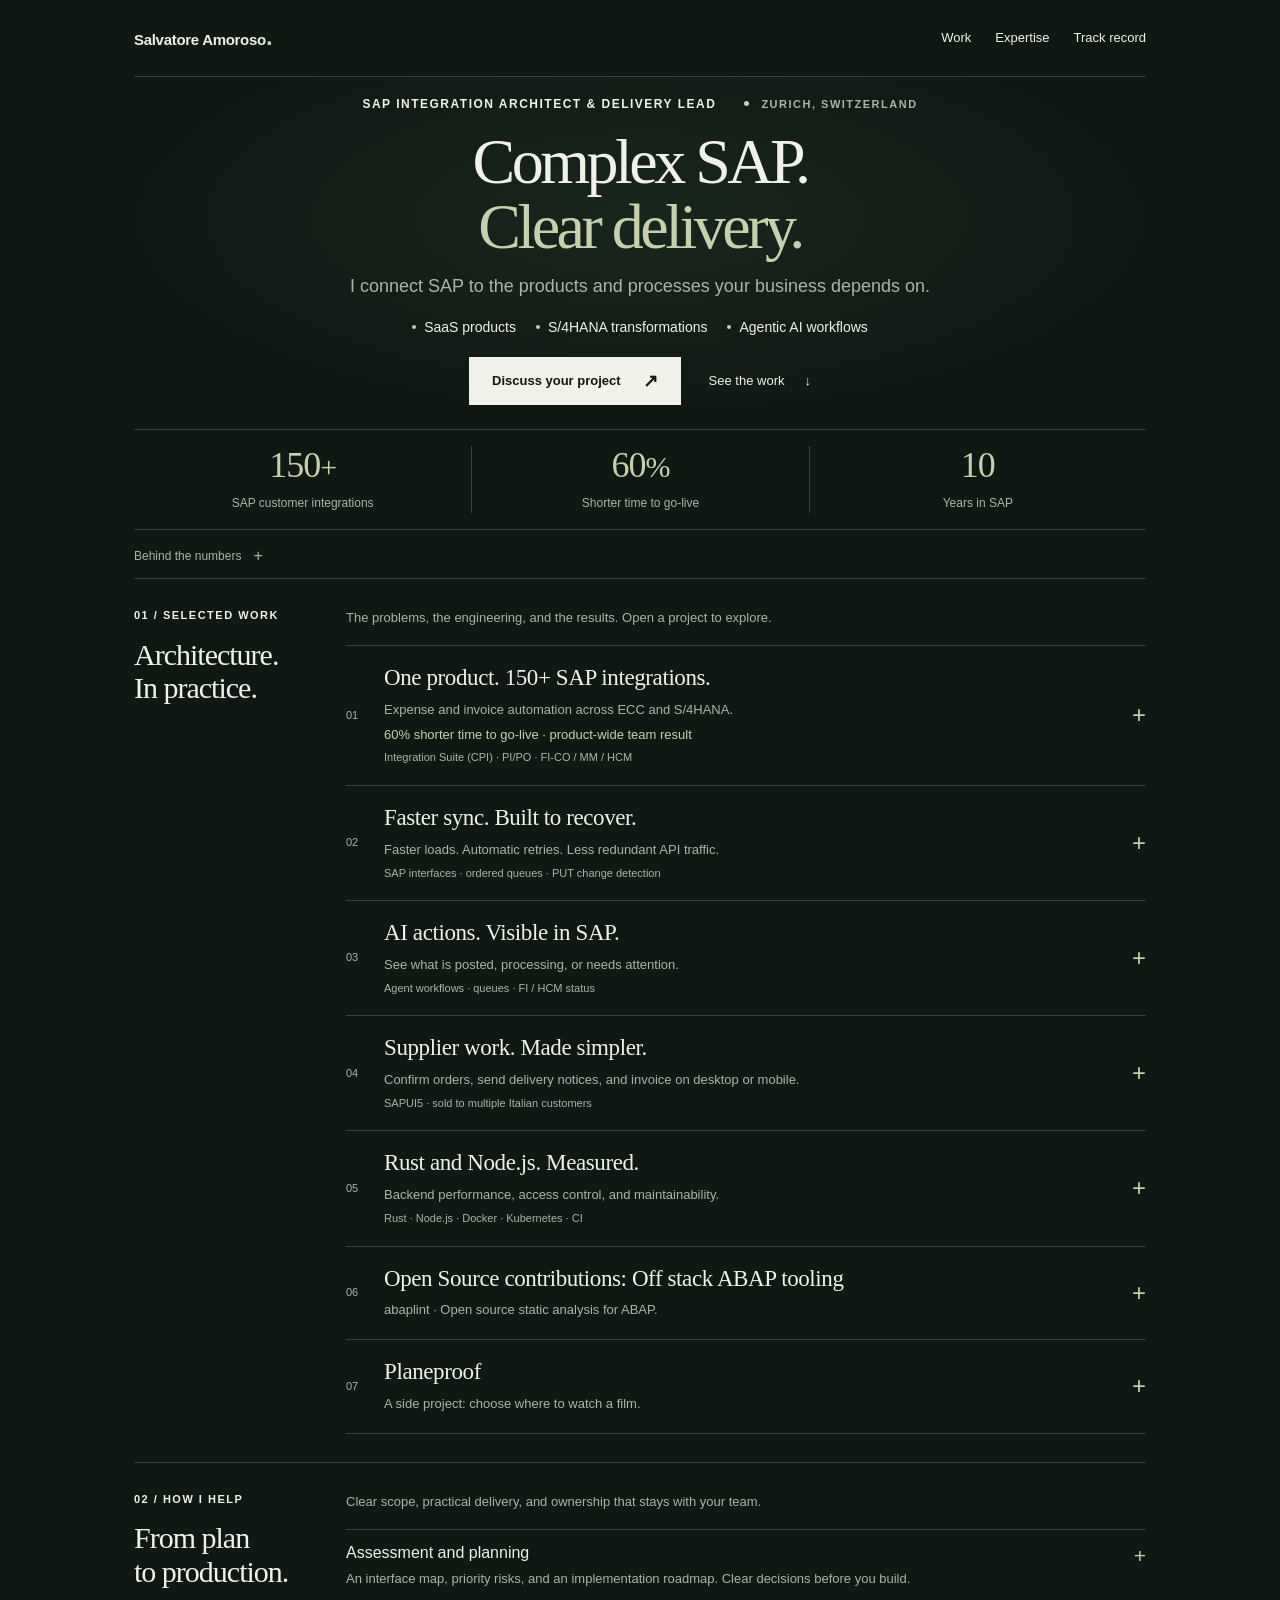
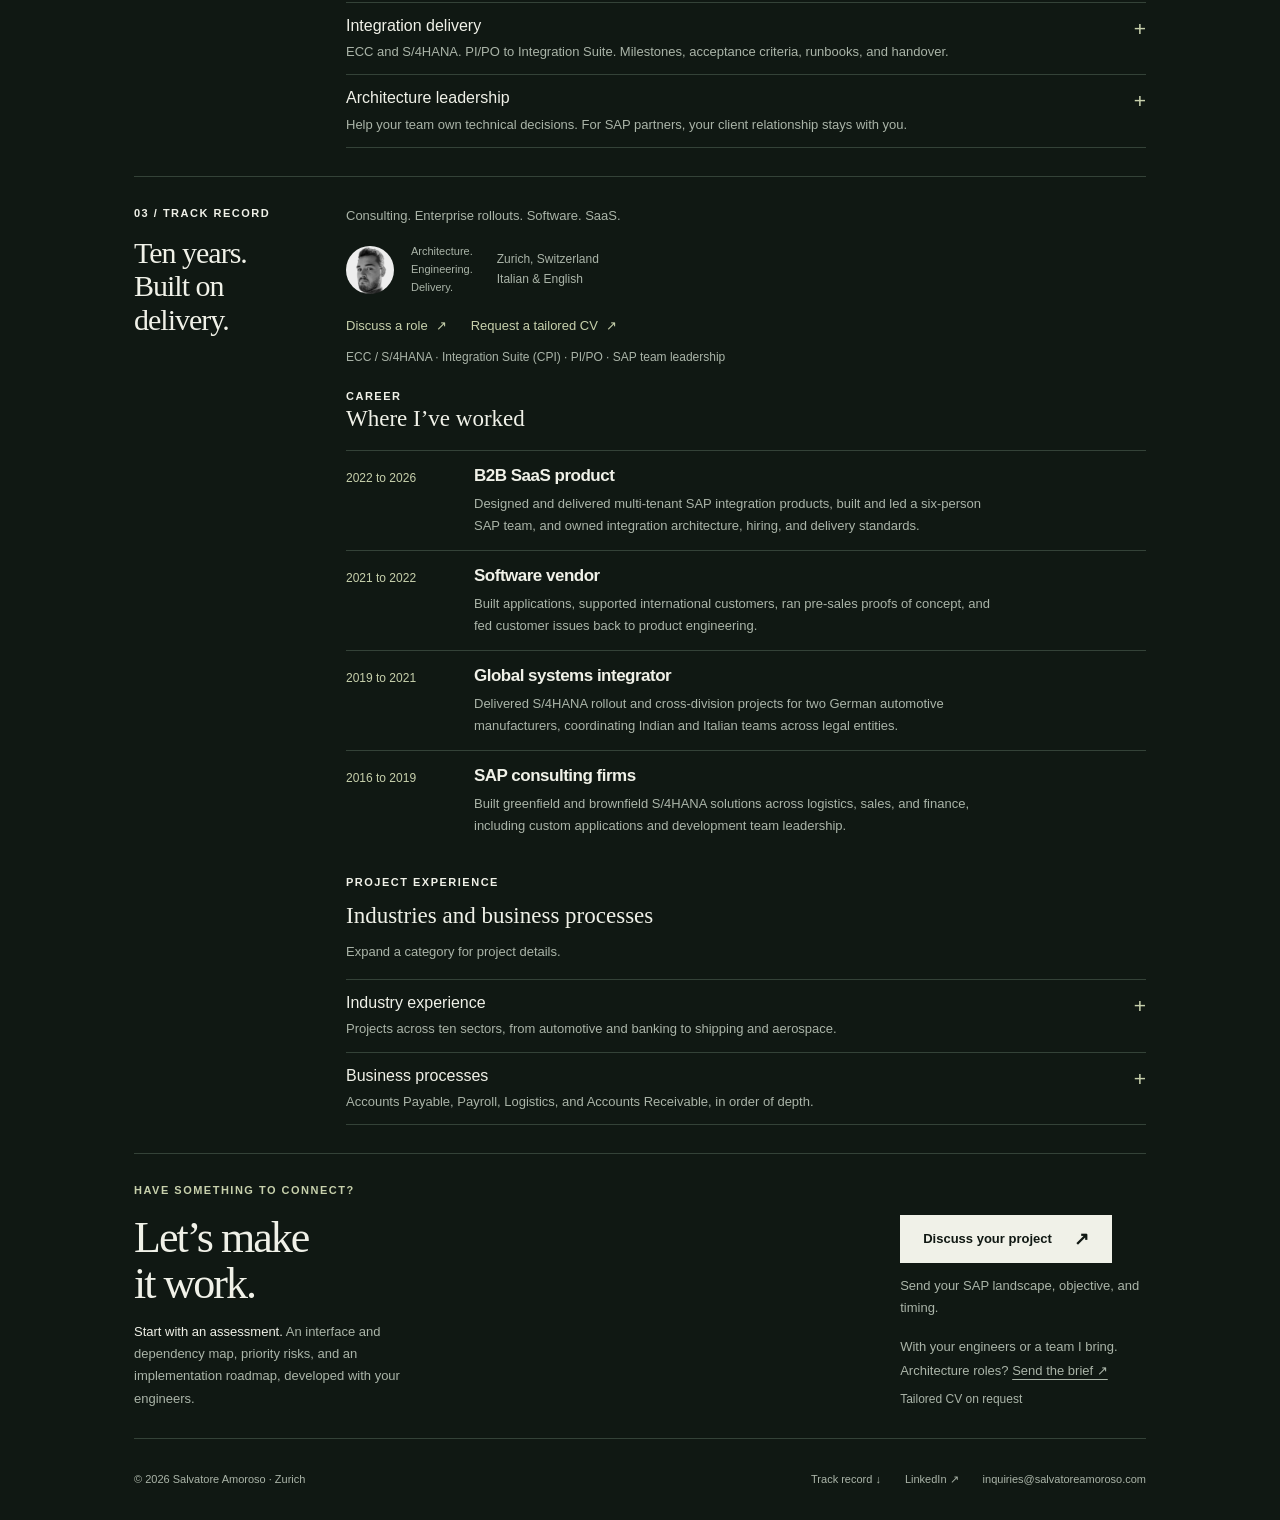
==== commit 80a36ac4: "Present performance study as backend engineering work" ====
--- a/index.html
+++ b/index.html
@@ -25,7 +25,7 @@
 <link rel="stylesheet" href="home.css?v=20261018-unified">
 
 <meta name="twitter:image" content="https://salvatoreamoroso.com/assets/social-preview.png">
-<link rel="stylesheet" href="unified.css?v=20261027-sap-study">
+<link rel="stylesheet" href="unified.css?v=20261027-backend-study">
 </head>
 <body class="home">
 <a class="skip" href="#main">Skip to content</a>
@@ -185,29 +185,28 @@
         </div>
       </details></div></details>
 <details class="project" id="sap-off-stack">
-      <summary><span class="number">05</span><h3 id="sap-off-stack-title">SAP backend performance and governance<span class="project-description">Nine access paths. The same data, validation, and hashing.<span class="project-proof">89,189 measured scans &middot; latency and maintenance tradeoffs</span><span class="project-stack">ABAP &middot; Node.js &middot; Rust &middot; OData &middot; CDS &middot; HANA</span></span></h3><span class="expand-icon" aria-hidden="true"></span></summary>
-      <div class="project-body"><p class="eyebrow">05 / Performance study</p><h4 class="case-title">Choosing a faster SAP integration boundary</h4><p class="study-intro">What performance benefit does each data-access path deliver, and what governance and maintenance obligations accompany it?</p>
+      <summary><span class="number">05</span><h3 id="sap-off-stack-title">Rust and Node.js. Measured.<span class="project-description">Backend performance, access control, and maintainability.<span class="project-stack">Rust &middot; Node.js &middot; Docker &middot; Kubernetes &middot; CI</span></span></h3><span class="expand-icon" aria-hidden="true"></span></summary>
+      <div class="project-body"><p class="eyebrow">05 / Backend performance study</p><h4 class="case-title">Comparing backends with the same workload</h4><p class="study-intro">A reproducible comparison of Rust, Node.js, and ABAP, using a local SAP trial as the data source.</p>
       <dl class="study-facts">
-        <div><dt>Experiment</dt><dd>I designed a local SAP ABAP Trial experiment comparing ABAP, Node.js, and Rust through HTTP/OData, CDS, and native HANA. Every successful scan reads 5,000 order positions from 1,000 headers, validates nine fields and key order, normalizes exact decimals, and computes the same SHA-256 digest.</dd></div>
-        <div><dt>Recorded run</dt><dd>Three 180-second trials per path, after warmup. All 27 measured blocks completed: 89,189 successful scans and no observed scan failures.</dd></div>
+        <div><dt>Problem</dt><dd>Compare backend runtimes and data-access paths while preserving validation and hashing, and make the access-control and maintenance tradeoffs explicit.</dd></div>
+        <div><dt>My work</dt><dd>Designed the shared behavior contract and benchmark protocol, directed implementation, investigated driver failures, and validated the results. The setup includes Docker images, Kubernetes Jobs, shared correctness fixtures, and offline CI.</dd></div>
+        <div><dt>Result</dt><dd>Nine implementations and 89,189 successful measured scans. The study shows how runtime gains depend on the access path, and what faster access changes in authorization and dependency ownership.</dd></div>
       </dl>
-      <table class="benchmark-results" aria-describedby="sap-off-stack-paths">
-        <caption>Scan latency in milliseconds &mdash; median of three trial p50 values. Lower is better.</caption>
-        <thead><tr><th scope="col">Runtime</th><th scope="col">HTTP /<br>OData</th><th scope="col">CDS</th><th scope="col">Native<br>HANA</th></tr></thead>
-        <tbody>
-          <tr><th scope="row">ABAP</th><td>1,556</td><td>76</td><td>72</td></tr>
-          <tr><th scope="row">Node.js</th><td>1,427.28</td><td>55.1</td><td>41.16</td></tr>
-          <tr><th scope="row">Rust</th><td>1,395</td><td>29</td><td>16</td></tr>
-        </tbody>
-      </table>
-      <p class="benchmark-context" id="sap-off-stack-paths">CDS uses internal Open SQL for ABAP and the SAP ABAP SQL service through ODBC for Node.js and Rust.</p>
-      <dl class="study-facts">
-        <div><dt>Performance</dt><dd>The runtime gain depended on the path. Moving from Node.js to Rust reduced median scan latency by 2.3% over HTTP and 47.4% through CDS. Rust through native HANA saved another 13 ms compared with Rust through CDS.</dd></div>
-        <div><dt>Governance and maintainability</dt><dd>Rust + CDS preserves SAP-side identity and service/entity authorization. Applicable row controls depend on the access mode; this lab used privileged access and did not demonstrate business-user row filtering. Native HANA requires separate database grants and policy ownership. HTTP requires API lifecycle management; both external CDS clients require query, certificate, and SAP ODBC driver maintenance. Long-term maintenance effort was not measured.</dd></div>
-      </dl>
-      <p class="case-note">These are complete-path measurements from one local trial system. SQL reused connections across scans; HTTP created a client per scan. Placement and resource allocations also differ. The results describe this workload and setup; they do not establish a universal language ranking or production capacity.</p>
-      <p class="study-note">My contribution: experiment design, debugging, and validation. AI agents implemented the code.</p>
-      <p class="study-discover"><a href="https://github.com/salvatore-amoroso/SAP-Off-Stack-Case-Study" target="_blank" rel="noopener">Read the full case study, source, and benchmark evidence on GitHub &nearr;</a></p></div></details>
+      <details class="service study-detail">
+        <summary><span class="service-title">Experiment design and engineering tradeoffs</span><span class="service-overview">Correctness, container deployment, performance, and governance.</span></summary>
+        <div class="service-details">
+          <ul>
+            <li><strong>Equivalent work.</strong> Every successful scan reads 5,000 positions from 1,000 order headers, validates nine fields and key order, normalizes exact decimals, and computes the same SHA-256 digest.</li>
+            <li><strong>Reproducibility.</strong> External clients were timed sequentially in Docker with explicit resource limits. Kubernetes Jobs provide separate deployment checks; the recorded timings are from Docker runs.</li>
+            <li><strong>Performance.</strong> Across three trials per path, Rust through CDS recorded 29 ms versus Node.js at 55.1 ms; Rust through native HANA recorded 16 ms. These are medians of three trial p50 scan latencies.</li>
+            <li><strong>Governance.</strong> Rust + CDS preserves SAP-side identity and service/entity authorization. This lab used privileged access and did not demonstrate business-user row filtering. Native HANA requires separate database grants and policy ownership.</li>
+            <li><strong>Maintainability.</strong> API lifecycle, query ownership, certificates, and native driver compatibility remain engineering responsibilities. Both external CDS clients use the SAP ODBC driver. Long-term maintenance effort was not measured.</li>
+          </ul>
+          <p id="sap-off-stack-paths">CDS uses internal Open SQL for ABAP and the SAP ABAP SQL service through ODBC for Rust and Node.js. SQL reused connections across scans; HTTP created a client per scan. Placement and resource allocations also differ. These complete-path measurements from one local trial do not establish a universal language ranking or production capacity.</p>
+        </div>
+      </details>
+      <p class="study-note">I owned the experiment design, debugging, and validation. AI agents implemented the code.</p>
+      <p class="study-discover"><a href="https://github.com/salvatore-amoroso/SAP-Off-Stack-Case-Study" target="_blank" rel="noopener">Explore the case study, source, and benchmark evidence &nearr;</a></p></div></details>
 <details class="project" id="open-source">
       <summary><span class="number">06</span><h3 id="open-source-title">Open Source contributions: Off stack ABAP tooling<span class="project-description">abaplint &middot; Open source static analysis for ABAP.</span></h3><span class="expand-icon" aria-hidden="true"></span></summary>
       <div class="project-body"><p class="eyebrow">06 / Open Source contributions</p><h4 class="case-title">abaplint</h4><p class="study-intro">abaplint is an open source static-analysis tool for ABAP, written in TypeScript. It runs outside the SAP system to check syntax, types, and code quality, with configurable rules and support for automated checks in CI pipelines.</p>
--- a/unified.css
+++ b/unified.css
@@ -42,13 +42,6 @@
 .project-body .study-figure { margin-top: 18px; }
 .project-body .study-figures .study-figure { margin-top: 0; }
 .project-body .study-figures { margin-top: 18px; }
-.benchmark-results { width: 100%; border-collapse: collapse; font-size: 13px; line-height: 1.6; font-variant-numeric: tabular-nums; }
-.benchmark-results caption { padding-bottom: 12px; text-align: left; color: var(--muted); font-size: 12px; }
-.benchmark-results th, .benchmark-results td { padding: 10px 6px; border-bottom: 1px solid var(--line); text-align: right; }
-.benchmark-results th { font-weight: 500; }
-.benchmark-results th:first-child { text-align: left; padding-left: 0; }
-.benchmark-results th:last-child, .benchmark-results td:last-child { padding-right: 0; }
-.benchmark-context { margin-top: 10px; color: var(--muted); font-size: 12px; line-height: 1.7; }
 .subheading { font-family: Georgia, 'Times New Roman', serif; font-size: 23px; line-height: 1.3; font-weight: 400; }
 .section-content .vantage { margin-top: 16px; }
 .section-content .vp { grid-template-columns: 110px minmax(0, 1fr); gap: 6px 18px; }
